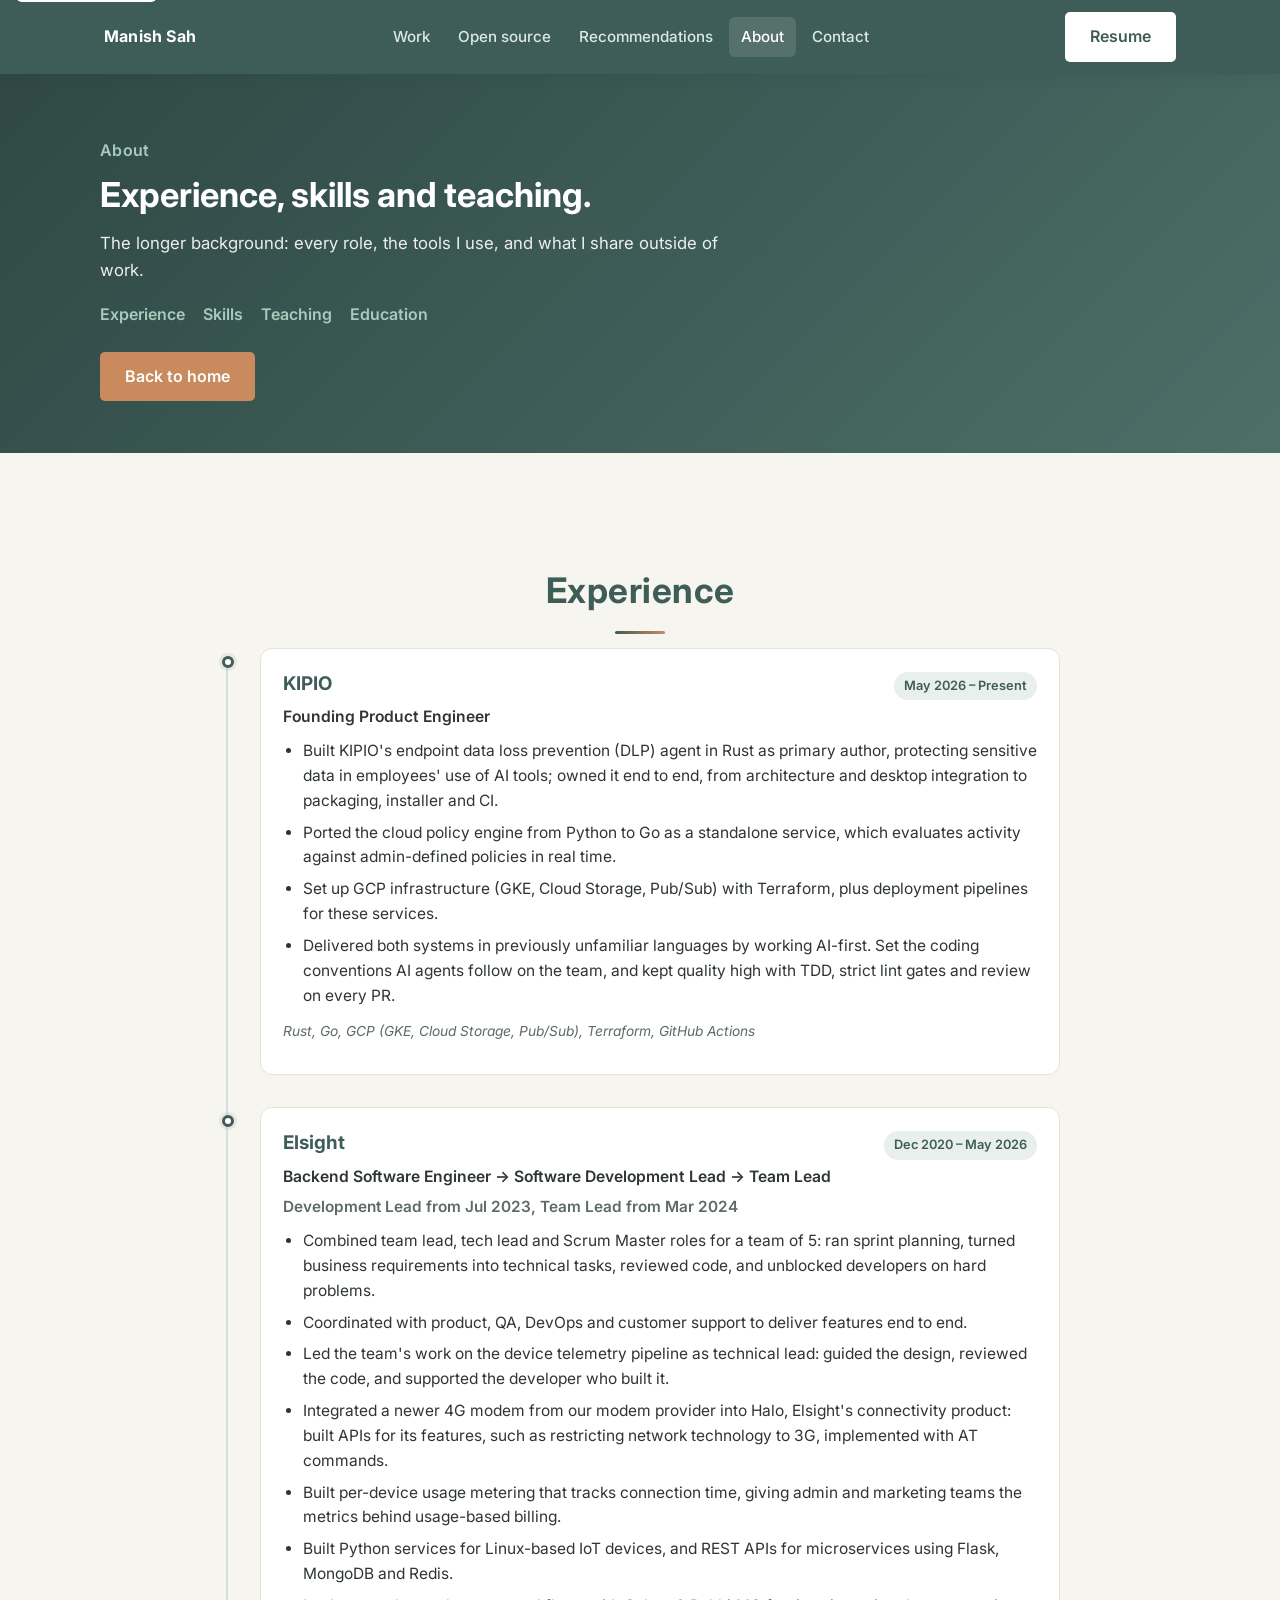
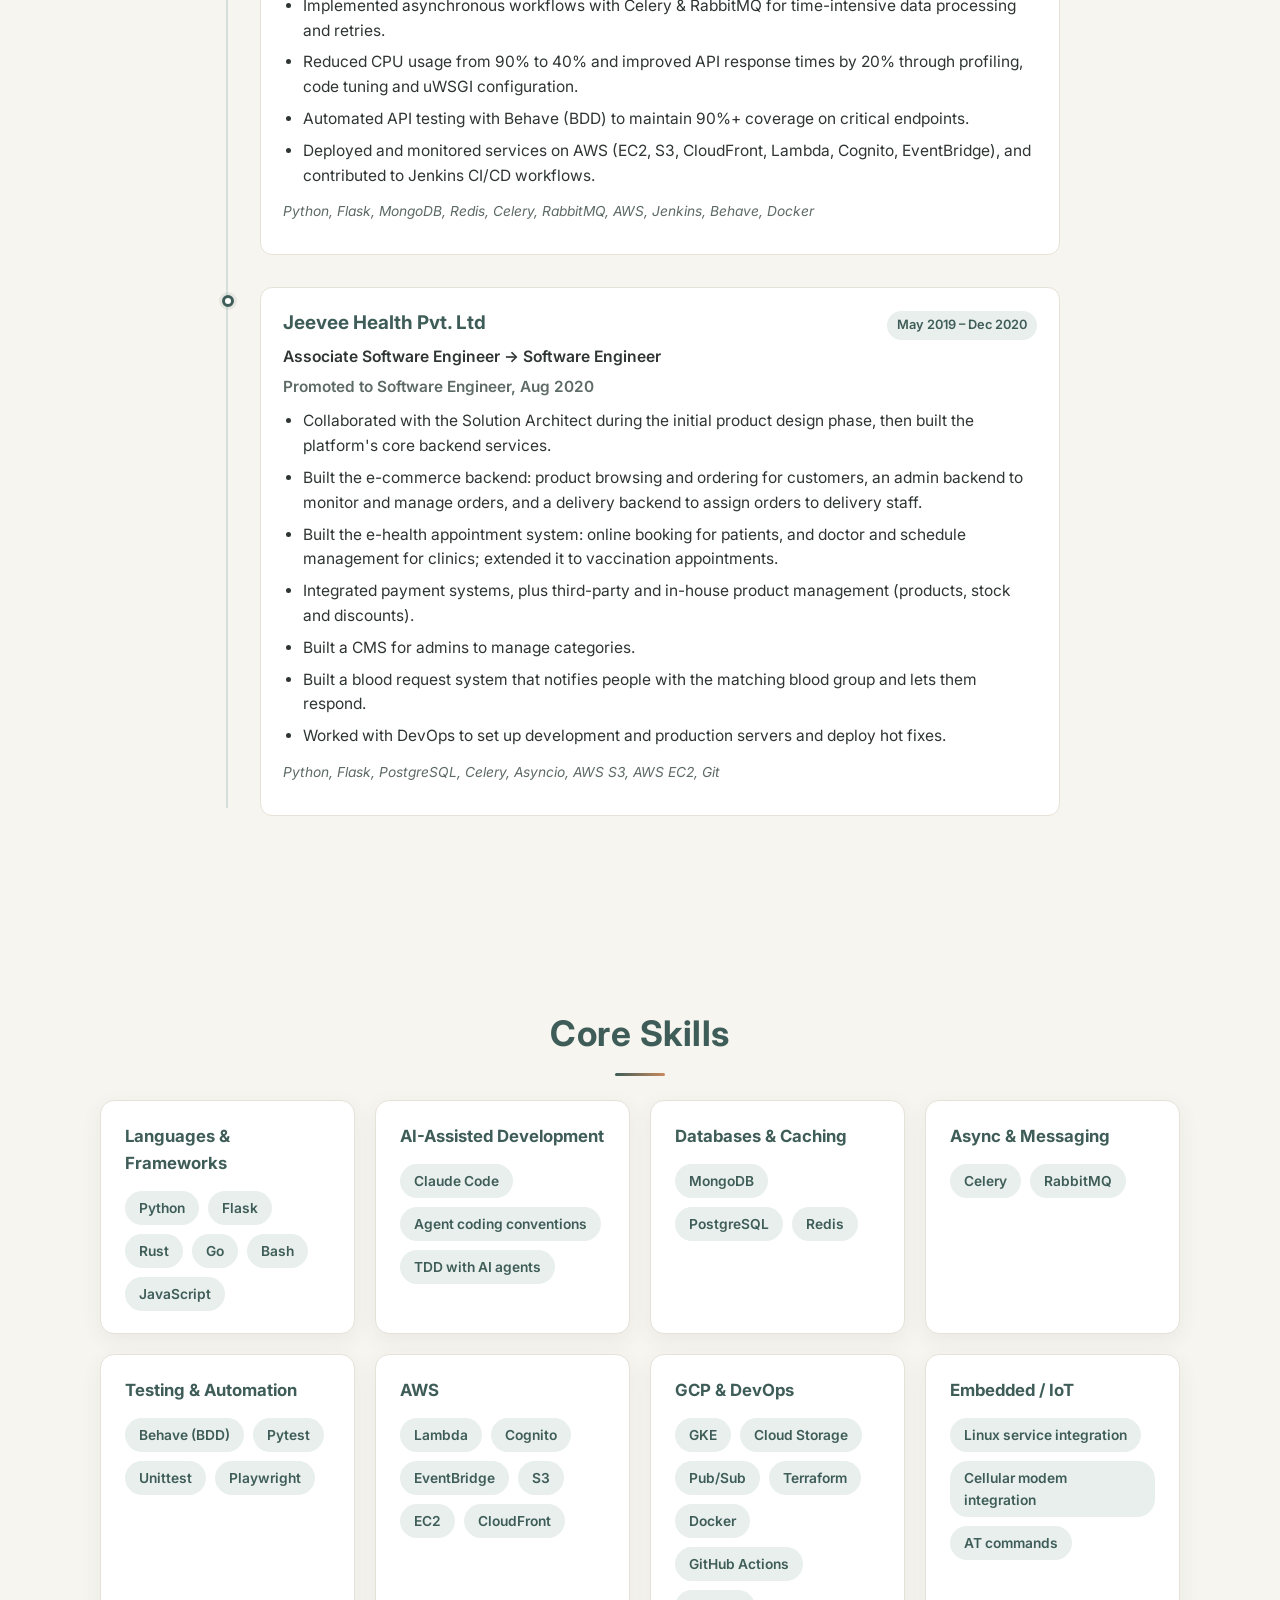
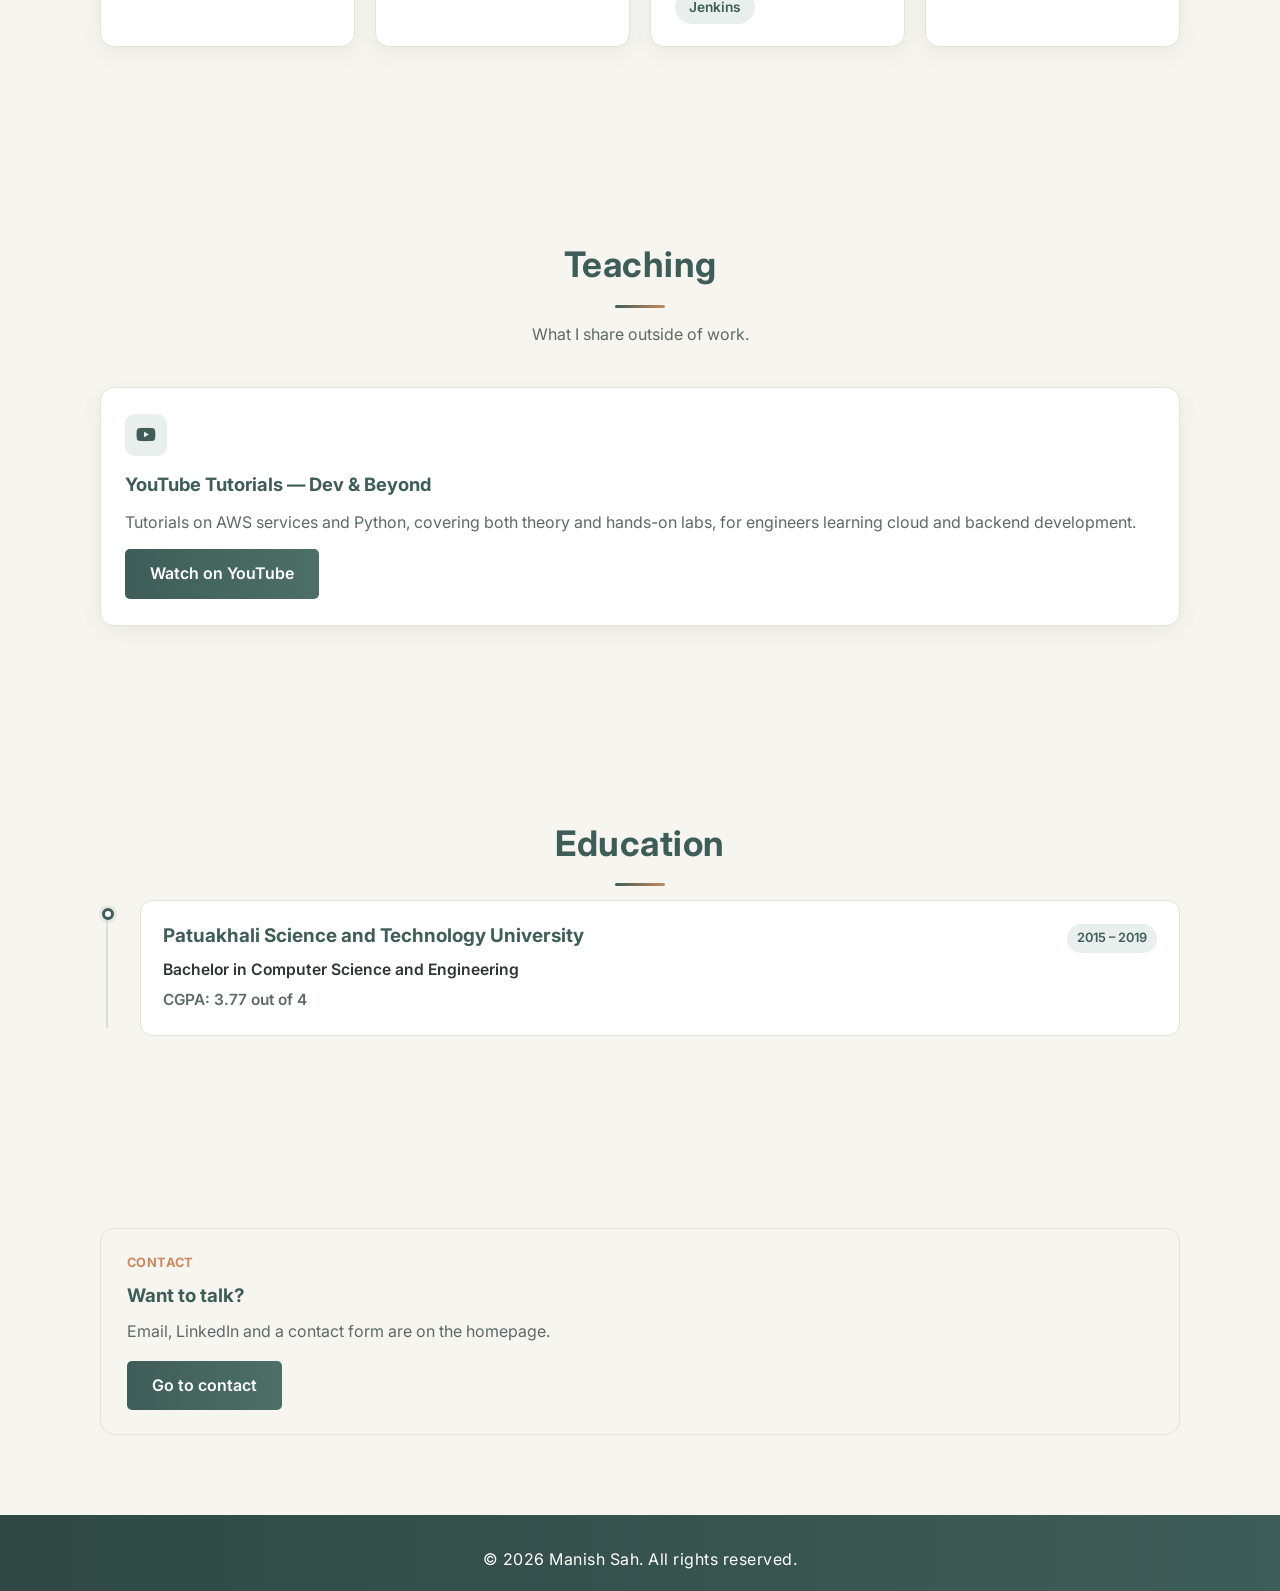
==== about.html @ b15fabcc "Replace placeholder with personal portfolio site Adds homepage (selected work, open source, recommen" ====
<!DOCTYPE html>
<html lang="en">
<head>
  <meta charset="UTF-8">
  <meta name="viewport" content="width=device-width, initial-scale=1">
  <title>About Manish Sah | Experience &amp; skills</title>
  <meta name="description" content="Manish Sah — Founding Product Engineer at KIPIO, building an AI security product. 7+ years building backend systems in Python, Rust and Go, IoT integrations, and services on AWS and GCP.">
  <link href="https://fonts.googleapis.com/css2?family=Inter:wght@400;500;600;700;800&display=swap" rel="stylesheet">
  <link rel="stylesheet" href="https://cdnjs.cloudflare.com/ajax/libs/font-awesome/6.5.2/css/all.min.css" integrity="sha512-SnH5WK+bZxgPHs44uWIX+LLJAJ9/2PkPKZ5QiAj6Ta86w+fsb2TkcmfRyVX3pBnMFcV7oQPJkl9QevSCWr3W6A==" crossorigin="anonymous" referrerpolicy="no-referrer">
  <link rel="stylesheet" href="style.css?v=10">
</head>
<body id="top">
  <a class="skip-link" href="#main">Skip to content</a>

  <header class="site-header">
    <div class="header-inner">
      <a href="index.html" class="brand"><span>Manish Sah</span></a>
      <button class="nav-toggle" type="button" aria-expanded="false" aria-controls="site-nav" aria-label="Open menu">
        <span></span><span></span><span></span>
      </button>
      <nav id="site-nav" class="site-nav">
        <a href="index.html#work">Work</a>
        <a href="index.html#open-source">Open source</a>
        <a href="index.html#recommendations">Recommendations</a>
        <a href="about.html" aria-current="page">About</a>
        <a href="index.html#contact">Contact</a>
      </nav>
      <a href="assets/Manish_Sah_Resume.pdf" target="_blank" rel="noopener" class="btn btn-header-resume">Resume</a>
    </div>
  </header>

  <main id="main">
    <section class="about-hero">
      <div class="container">
        <p class="hero-kicker">About</p>
        <h1>Experience, skills and teaching.</h1>
        <p class="about-hero-lead">The longer background: every role, the tools I use, and what I share outside of work.</p>
        <p class="about-jump">
          <a href="#experience">Experience</a>
          <a href="#skills">Skills</a>
          <a href="#projects">Teaching</a>
          <a href="#education">Education</a>
        </p>
        <a href="index.html" class="btn btn-primary">Back to home</a>
      </div>
    </section>

    <section id="experience" class="experience-section section-padding">
      <div class="container">
        <h2>Experience</h2>
        <div class="timeline">
          <article class="timeline-item">
            <div class="timeline-marker" aria-hidden="true"></div>
            <div class="timeline-body">
              <div class="timeline-top">
                <h3>KIPIO</h3>
                <span class="experience-dates">May 2026 – Present</span>
              </div>
              <p class="timeline-role">Founding Product Engineer</p>
              <ul class="experience-bullets">
                <li>Built KIPIO's endpoint data loss prevention (DLP) agent in Rust as primary author, protecting sensitive data in employees' use of AI tools; owned it end to end, from architecture and desktop integration to packaging, installer and CI.</li>
                <li>Ported the cloud policy engine from Python to Go as a standalone service, which evaluates activity against admin-defined policies in real time.</li>
                <li>Set up GCP infrastructure (GKE, Cloud Storage, Pub/Sub) with Terraform, plus deployment pipelines for these services.</li>
                <li>Delivered both systems in previously unfamiliar languages by working AI-first. Set the coding conventions AI agents follow on the team, and kept quality high with TDD, strict lint gates and review on every PR.</li>
              </ul>
              <p class="experience-tech">Rust, Go, GCP (GKE, Cloud Storage, Pub/Sub), Terraform, GitHub Actions</p>
            </div>
          </article>

          <article class="timeline-item">
            <div class="timeline-marker" aria-hidden="true"></div>
            <div class="timeline-body">
              <div class="timeline-top">
                <h3>Elsight</h3>
                <span class="experience-dates">Dec 2020 – May 2026</span>
              </div>
              <p class="timeline-role">Backend Software Engineer → Software Development Lead → Team Lead</p>
              <p class="experience-meta">Development Lead from Jul 2023, Team Lead from Mar 2024</p>
              <ul class="experience-bullets">
                <li>Combined team lead, tech lead and Scrum Master roles for a team of 5: ran sprint planning, turned business requirements into technical tasks, reviewed code, and unblocked developers on hard problems.</li>
                <li>Coordinated with product, QA, DevOps and customer support to deliver features end to end.</li>
                <li>Led the team's work on the device telemetry pipeline as technical lead: guided the design, reviewed the code, and supported the developer who built it.</li>
                <li>Integrated a newer 4G modem from our modem provider into Halo, Elsight's connectivity product: built APIs for its features, such as restricting network technology to 3G, implemented with AT commands.</li>
                <li>Built per-device usage metering that tracks connection time, giving admin and marketing teams the metrics behind usage-based billing.</li>
                <li>Built Python services for Linux-based IoT devices, and REST APIs for microservices using Flask, MongoDB and Redis.</li>
                <li>Implemented asynchronous workflows with Celery &amp; RabbitMQ for time-intensive data processing and retries.</li>
                <li>Reduced CPU usage from 90% to 40% and improved API response times by 20% through profiling, code tuning and uWSGI configuration.</li>
                <li>Automated API testing with Behave (BDD) to maintain 90%+ coverage on critical endpoints.</li>
                <li>Deployed and monitored services on AWS (EC2, S3, CloudFront, Lambda, Cognito, EventBridge), and contributed to Jenkins CI/CD workflows.</li>
              </ul>
              <p class="experience-tech">Python, Flask, MongoDB, Redis, Celery, RabbitMQ, AWS, Jenkins, Behave, Docker</p>
            </div>
          </article>

          <article class="timeline-item">
            <div class="timeline-marker" aria-hidden="true"></div>
            <div class="timeline-body">
              <div class="timeline-top">
                <h3>Jeevee Health Pvt. Ltd</h3>
                <span class="experience-dates">May 2019 – Dec 2020</span>
              </div>
              <p class="timeline-role">Associate Software Engineer → Software Engineer</p>
              <p class="experience-meta">Promoted to Software Engineer, Aug 2020</p>
              <ul class="experience-bullets">
                <li>Collaborated with the Solution Architect during the initial product design phase, then built the platform's core backend services.</li>
                <li>Built the e-commerce backend: product browsing and ordering for customers, an admin backend to monitor and manage orders, and a delivery backend to assign orders to delivery staff.</li>
                <li>Built the e-health appointment system: online booking for patients, and doctor and schedule management for clinics; extended it to vaccination appointments.</li>
                <li>Integrated payment systems, plus third-party and in-house product management (products, stock and discounts).</li>
                <li>Built a CMS for admins to manage categories.</li>
                <li>Built a blood request system that notifies people with the matching blood group and lets them respond.</li>
                <li>Worked with DevOps to set up development and production servers and deploy hot fixes.</li>
              </ul>
              <p class="experience-tech">Python, Flask, PostgreSQL, Celery, Asyncio, AWS S3, AWS EC2, Git</p>
            </div>
          </article>
        </div>
      </div>
    </section>

    <section id="skills" class="skills-section section-padding">
      <div class="container">
        <h2>Core Skills</h2>
        <div class="skills-grid">
          <div class="skill-group">
            <h3>Languages &amp; Frameworks</h3>
            <div class="skill-tags"><span>Python</span><span>Flask</span><span>Rust</span><span>Go</span><span>Bash</span><span>JavaScript</span></div>
          </div>
          <div class="skill-group">
            <h3>AI-Assisted Development</h3>
            <div class="skill-tags"><span>Claude Code</span><span>Agent coding conventions</span><span>TDD with AI agents</span></div>
          </div>
          <div class="skill-group">
            <h3>Databases &amp; Caching</h3>
            <div class="skill-tags"><span>MongoDB</span><span>PostgreSQL</span><span>Redis</span></div>
          </div>
          <div class="skill-group">
            <h3>Async &amp; Messaging</h3>
            <div class="skill-tags"><span>Celery</span><span>RabbitMQ</span></div>
          </div>
          <div class="skill-group">
            <h3>Testing &amp; Automation</h3>
            <div class="skill-tags"><span>Behave (BDD)</span><span>Pytest</span><span>Unittest</span><span>Playwright</span></div>
          </div>
          <div class="skill-group">
            <h3>AWS</h3>
            <div class="skill-tags"><span>Lambda</span><span>Cognito</span><span>EventBridge</span><span>S3</span><span>EC2</span><span>CloudFront</span></div>
          </div>
          <div class="skill-group">
            <h3>GCP &amp; DevOps</h3>
            <div class="skill-tags"><span>GKE</span><span>Cloud Storage</span><span>Pub/Sub</span><span>Terraform</span><span>Docker</span><span>GitHub Actions</span><span>Jenkins</span></div>
          </div>
          <div class="skill-group">
            <h3>Embedded / IoT</h3>
            <div class="skill-tags"><span>Linux service integration</span><span>Cellular modem integration</span><span>AT commands</span></div>
          </div>
        </div>
      </div>
    </section>

    <section id="projects" class="projects-section section-padding">
      <div class="container">
        <h2>Teaching</h2>
        <p class="section-intro">What I share outside of work.</p>
        <div class="projects-grid">
          <article class="project-card">
            <div class="service-icon" aria-hidden="true"><i class="fab fa-youtube"></i></div>
            <h3>YouTube Tutorials — Dev &amp; Beyond</h3>
            <p>Tutorials on AWS services and Python, covering both theory and hands-on labs, for engineers learning cloud and backend development.</p>
            <a href="https://www.youtube.com/@DevAndBeyond" target="_blank" rel="noopener" class="btn btn-primary">Watch on YouTube</a>
          </article>
        </div>
      </div>
    </section>

    <section id="education" class="education-section section-padding">
      <div class="container">
        <h2>Education</h2>
        <div class="timeline education-timeline">
          <article class="timeline-item">
            <div class="timeline-marker" aria-hidden="true"></div>
            <div class="timeline-body">
              <div class="timeline-top">
                <h3>Patuakhali Science and Technology University</h3>
                <span class="experience-dates">2015 – 2019</span>
              </div>
              <p class="timeline-role">Bachelor in Computer Science and Engineering</p>
              <p class="experience-meta">CGPA: 3.77 out of 4</p>
            </div>
          </article>
        </div>
      </div>
    </section>

    <section class="section-padding">
      <div class="container">
        <div class="about-teaser">
          <p class="work-label">Contact</p>
          <h3>Want to talk?</h3>
          <p>Email, LinkedIn and a contact form are on the homepage.</p>
          <a href="index.html#contact" class="btn btn-primary">Go to contact</a>
        </div>
      </div>
    </section>
  </main>

  <footer class="footer">
    <div class="container">
      <p>&copy; <span id="current-year"></span> Manish Sah. All rights reserved.</p>
    </div>
  </footer>
  <script src="script.js?v=1"></script>
</body>
</html>
---- style.css ----
/* ===================================================================
   Manish Sah — portfolio styles
   =================================================================== */

:root {
  --primary-color: #3f5d58;
  --primary-color-deep: #2f4844;
  --primary-color-mid: #4d6f68;
  --secondary-color: #c98a5e;
  --secondary-color-light: #e0ad85;
  --accent-color: #a8cabd;
  --text-color: #2e3532;
  --light-text-color: #5d6a65;
  --background-color: #f7f5f0;
  --card-background: #fff;
  --border-color: #e6e2d8;
  --font-family: 'Inter', sans-serif;
}

* , *::before, *::after { box-sizing: border-box; }

html {
  scroll-behavior: smooth;
  scroll-padding-top: 72px;
}

body {
  margin: 0;
  font-family: var(--font-family);
  line-height: 1.6;
  color: var(--text-color);
  background-color: var(--background-color);
  -webkit-font-smoothing: antialiased;
  -moz-osx-font-smoothing: grayscale;
}

.container {
  max-width: 1120px;
  margin: 0 auto;
  padding: 0 20px;
}

.sr-only {
  position: absolute;
  width: 1px;
  height: 1px;
  padding: 0;
  margin: -1px;
  overflow: hidden;
  clip: rect(0, 0, 0, 0);
  white-space: nowrap;
  border: 0;
}

.skip-link {
  position: absolute;
  left: 16px;
  top: -40px;
  background: #fff;
  color: var(--primary-color);
  padding: 8px 12px;
  border-radius: 6px;
  z-index: 2000;
  font-weight: 600;
}
.skip-link:focus { top: 12px; }

/* Header */
.site-header {
  position: sticky;
  top: 0;
  z-index: 1000;
  background: var(--primary-color);
  box-shadow: 0 2px 12px rgba(47,72,68, 0.16);
}

.header-inner {
  max-width: 1120px;
  margin: 0 auto;
  padding: 12px 24px;
  display: flex;
  align-items: center;
  gap: 20px;
}

.brand {
  display: flex;
  align-items: center;
  gap: 10px;
  color: #fff;
  text-decoration: none;
  font-weight: 700;
  letter-spacing: 0.2px;
  flex-shrink: 0;
}

.site-nav {
  display: flex;
  align-items: center;
  justify-content: center;
  gap: 4px;
  flex: 1;
}

.site-nav a {
  color: #dbe8e3;
  text-decoration: none;
  font-weight: 500;
  font-size: 0.95rem;
  padding: 8px 12px;
  border-radius: 6px;
}

.site-nav a:hover, .site-nav a:focus {
  color: #fff;
  background: rgba(255, 255, 255, 0.1);
}

.btn-header-resume {
  background: #fff;
  color: var(--primary-color);
  padding: 8px 16px;
  border-radius: 999px;
  font-size: 0.92rem;
  margin-left: auto;
  text-decoration: none;
  font-weight: 600;
}
.btn-header-resume:hover { background: var(--accent-color); }

.nav-toggle {
  display: none;
  margin-left: auto;
  width: 42px;
  height: 42px;
  border: 0;
  border-radius: 8px;
  background: rgba(255, 255, 255, 0.12);
  cursor: pointer;
  padding: 10px;
}
.nav-toggle span {
  display: block;
  height: 2px;
  background: #fff;
  margin: 5px 0;
  border-radius: 2px;
}

/* Buttons */
.btn {
  display: inline-flex;
  align-items: center;
  gap: 8px;
  padding: 12px 25px;
  border-radius: 5px;
  text-decoration: none;
  font-weight: 600;
  transition: background-color 0.3s ease, color 0.3s ease, box-shadow 0.3s ease;
  border: none;
  cursor: pointer;
  font-size: 1rem;
}
.btn-primary {
  background: linear-gradient(90deg, var(--primary-color), var(--primary-color-mid));
  color: #fff;
}
.btn-primary:hover {
  background: linear-gradient(90deg, var(--primary-color-deep), var(--primary-color-mid));
  box-shadow: 0 4px 16px rgba(47,72,68,0.13);
}
.btn-secondary { background-color: #e0e0e0; color: var(--text-color); }
.btn-secondary:hover { background-color: #d0d0d0; }
.btn-tertiary {
  background: #fff;
  border: 1.5px solid var(--primary-color);
  color: var(--primary-color);
}
.btn-tertiary:hover { background: var(--primary-color); color: #fff; }

/* Hero */
.hero {
  background: linear-gradient(135deg, var(--primary-color-deep) 0%, var(--primary-color) 55%, var(--primary-color-mid) 100%);
  color: #fff;
  padding: 56px 0 64px;
}
.hero-grid {
  display: grid;
  grid-template-columns: 190px 1fr;
  gap: 48px;
  align-items: center;
}
.hero-photo {
  width: 190px;
  height: 190px;
  border-radius: 50%;
  display: flex;
  align-items: center;
  justify-content: center;
  font-size: 3.4rem;
  font-weight: 700;
  color: #fff;
  background: linear-gradient(135deg, var(--secondary-color), var(--secondary-color-light));
  border: 4px solid rgba(255, 255, 255, 0.85);
  box-shadow: 0 0 0 6px rgba(168, 202, 189, 0.28), 0 12px 28px rgba(0, 0, 0, 0.22);
}
.hero-kicker {
  margin: 0 0 10px;
  font-weight: 600;
  color: var(--accent-color);
  letter-spacing: 0.3px;
}
.hero h1 { margin: 0 0 16px; color: #fff; font-size: 2.15rem; line-height: 1.25; }
.hero-lead { margin: 0 0 16px; font-size: 1.08rem; color: rgba(255, 255, 255, 0.92); max-width: 640px; }
.hero-availability {
  display: inline-flex;
  align-items: center;
  gap: 8px;
  margin: 0 0 22px;
  padding: 8px 14px;
  border-radius: 999px;
  background: rgba(255, 255, 255, 0.12);
  font-weight: 600;
  font-size: 0.95rem;
}
.hero-actions { display: flex; flex-wrap: wrap; gap: 12px; margin-bottom: 22px; }
.hero-actions .btn-primary { background: var(--secondary-color); }
.hero-actions .btn-primary:hover { background: #b87a4f; }
.hero-actions .btn-tertiary { background: transparent; border-color: rgba(255,255,255,0.7); color: #fff; }
.hero-actions .btn-tertiary:hover { background: #fff; color: var(--primary-color); }
.hero-social { display: flex; flex-wrap: wrap; gap: 16px; }
.hero-social a { color: #dbe8e3; text-decoration: none; display: inline-flex; align-items: center; gap: 8px; font-weight: 500; }
.hero-social a:hover { color: #fff; }

/* Sections */
.section-padding { padding: 80px 0; }
h2 {
  color: var(--primary-color);
  font-size: 2.2rem;
  text-align: center;
  margin-bottom: 14px;
  position: relative;
  letter-spacing: 0.5px;
}
h2::after {
  content: '';
  display: block;
  width: 50px;
  height: 3px;
  background: linear-gradient(90deg, var(--primary-color), var(--secondary-color));
  margin: 12px auto 0;
  border-radius: 2px;
}
.section-intro { text-align: center; max-width: 680px; margin: 0 auto 40px; color: var(--light-text-color); }

/* Experience timeline */
.experience-section .container { max-width: 880px; }
.timeline { position: relative; margin-top: 12px; padding-left: 28px; }
.timeline::before {
  content: '';
  position: absolute;
  left: 6px;
  top: 8px;
  bottom: 8px;
  width: 2px;
  background: #d5e0dc;
}
.timeline-item { position: relative; padding: 0 0 32px 12px; }
.timeline-item:last-child { padding-bottom: 0; }
.timeline-marker {
  position: absolute;
  left: -26px;
  top: 8px;
  width: 12px;
  height: 12px;
  border-radius: 50%;
  background: #fff;
  border: 3px solid var(--primary-color);
  box-shadow: 0 0 0 3px rgba(47,72,68, 0.08);
}
.timeline-body {
  background: #fff;
  border: 1px solid var(--border-color);
  border-radius: 12px;
  padding: 20px 22px 18px;
}
.timeline-top { display: flex; justify-content: space-between; align-items: baseline; gap: 12px; flex-wrap: wrap; }
.timeline-top h3 { margin: 0; color: var(--primary-color); font-size: 1.18rem; }
.timeline-role { margin: 4px 0 6px; color: var(--text-color); font-weight: 600; font-size: 0.98rem; }
.experience-dates {
  color: var(--primary-color);
  background: #e8efec;
  font-weight: 600;
  font-size: 0.8rem;
  white-space: nowrap;
  padding: 4px 10px;
  border-radius: 999px;
}
.experience-meta { margin: 6px 0 4px 0; color: var(--light-text-color); font-weight: 600; font-size: 0.96rem; }
.experience-bullets { margin: 10px 0 0 0; padding-left: 20px; color: var(--text-color); font-size: 0.97rem; line-height: 1.6; }
.experience-bullets li { margin-bottom: 7px; }
.experience-tech { margin-top: 12px; font-size: 0.86rem; color: var(--light-text-color); font-style: italic; }

.education-heading { margin-top: 48px; text-align: left; font-size: 1.35rem; }
.education-heading::after { display: none; }

/* Skills */
.skills-grid {
  display: grid;
  grid-template-columns: repeat(auto-fit, minmax(240px, 1fr));
  gap: 20px;
  margin-top: 24px;
}
.skill-group {
  background: #fff;
  border: 1.5px solid var(--border-color);
  border-radius: 14px;
  padding: 22px 24px;
  box-shadow: 0 6px 20px rgba(47,72,68,0.07);
  transition: transform 0.2s ease, box-shadow 0.2s ease;
}
.skill-group:hover { transform: translateY(-4px); box-shadow: 0 12px 28px rgba(47,72,68,0.14); }
.skill-group h3 { margin: 0 0 14px 0; color: var(--primary-color); font-size: 1.05rem; }
.skill-tags { display: flex; flex-wrap: wrap; gap: 9px; }
.skill-tags span {
  background: #e8efec;
  color: var(--primary-color);
  border-radius: 18px;
  padding: 6px 14px;
  font-size: 0.86rem;
  font-weight: 600;
  transition: background 0.2s ease, color 0.2s ease, transform 0.2s ease;
}
.skill-tags span:hover { background: var(--primary-color); color: #fff; transform: translateY(-2px); }

/* Projects */
.projects-grid { display: grid; grid-template-columns: repeat(auto-fit, minmax(300px, 1fr)); gap: 24px; margin-top: 36px; }
.project-card, .work-card {
  background: #fff;
  border: 1.5px solid var(--border-color);
  border-radius: 14px;
  padding: 26px 24px;
  box-shadow: 0 6px 20px rgba(47,72,68, 0.07);
  text-align: left;
  transition: transform 0.2s ease, box-shadow 0.2s ease;
  display: flex;
  flex-direction: column;
}
.project-card:hover, .work-card:hover { transform: translateY(-6px); box-shadow: 0 12px 28px rgba(47,72,68,0.14); }
.project-card h3, .work-card h3 { margin: 0 0 10px; color: var(--primary-color); font-size: 1.15rem; }
.project-card p, .work-card p { margin: 0 0 14px; color: var(--light-text-color); }
.work-label {
  margin: 0 0 8px !important;
  color: var(--secondary-color) !important;
  font-weight: 700;
  font-size: 0.8rem;
  text-transform: uppercase;
  letter-spacing: 0.4px;
}
.project-card .btn, .work-card .btn { margin-top: auto; align-self: flex-start; }
.work-card p strong { color: var(--text-color); font-weight: 600; }
.work-card p:last-child { margin-bottom: 0; }

/* Selected work */
.work-grid { display: grid; grid-template-columns: repeat(3, minmax(0, 1fr)); gap: 24px; }
.work-footnote { text-align: center; margin: 24px auto 0; color: var(--light-text-color); }
.work-footnote a { color: var(--primary-color); font-weight: 600; }

/* Open source */
.oss-section { padding-top: 0; }
.oss-grid { display: grid; grid-template-columns: repeat(3, minmax(0, 1fr)); gap: 20px; }
.oss-card {
  display: flex;
  flex-direction: column;
  background: #fff;
  border: 1.5px solid var(--border-color);
  border-radius: 14px;
  padding: 22px;
  box-shadow: 0 6px 20px rgba(47,72,68,0.07);
}
.oss-card h3 { margin: 0 0 8px; color: var(--primary-color); font-size: 1.1rem; }
.oss-card p:not(.work-label) { margin: 0 0 14px; color: var(--light-text-color); font-size: 0.95rem; }
.oss-card code { font-size: 0.88em; background: #e8efec; color: var(--primary-color); padding: 1px 5px; border-radius: 4px; }
.oss-card a { margin-top: auto; color: var(--primary-color); font-weight: 600; text-decoration: none; font-size: 0.95rem; }
.oss-card a i { font-size: 0.75em; margin-left: 4px; }
.oss-card a:hover { color: var(--secondary-color); }

/* Recommendations */
.recs-section { background: #fff; }
.recs-grid { display: grid; grid-template-columns: repeat(2, minmax(0, 1fr)); gap: 20px; }
.rec-card {
  display: flex;
  flex-direction: column;
  gap: 18px;
  background: var(--background-color);
  border: 1px solid var(--border-color);
  border-radius: 14px;
  padding: 24px;
}
.rec-card blockquote { flex: 1; margin: 0; }
.rec-card blockquote p { margin: 0; font-size: 1rem; line-height: 1.6; color: var(--text-color); }
.rec-card blockquote p::before { content: '\201C'; }
.rec-card blockquote p::after { content: '\201D'; }
.rec-person { display: flex; align-items: center; gap: 12px; }
.rec-initials {
  flex: 0 0 42px;
  width: 42px;
  height: 42px;
  border-radius: 50%;
  background: var(--primary-color);
  color: #fff;
  font-size: 0.8rem;
  font-weight: 700;
  display: flex;
  align-items: center;
  justify-content: center;
}
.rec-person div { display: flex; flex-direction: column; }
.rec-person strong { color: var(--primary-color); font-size: 0.98rem; }
.rec-person div span { font-size: 0.88rem; color: var(--light-text-color); }

.about-teaser {
  margin: 32px 0 0;
  background: var(--background-color);
  border: 1px solid var(--border-color);
  border-radius: 14px;
  padding: 24px 26px;
}
.about-teaser h3 { margin: 0 0 8px; color: var(--primary-color); }
.about-teaser p:not(.work-label) { margin: 0 0 16px; color: var(--light-text-color); }

/* About page */
.about-hero {
  background: linear-gradient(135deg, var(--primary-color-deep) 0%, var(--primary-color) 55%, var(--primary-color-mid) 100%);
  color: #fff;
  padding: 64px 0 52px;
}
.about-hero h1 { margin: 0 0 14px; color: #fff; font-size: 2.15rem; line-height: 1.25; }
.about-hero-lead { max-width: 620px; margin: 0 0 18px; color: rgba(255,255,255,0.9); font-size: 1.05rem; }
.about-jump { display: flex; flex-wrap: wrap; gap: 10px 18px; margin: 0 0 24px; }
.about-jump a { color: var(--accent-color); font-weight: 600; text-decoration: none; }
.about-jump a:hover { color: #fff; }
.about-hero .btn-primary { background: var(--secondary-color); }
.about-hero .btn-primary:hover { background: #b87a4f; }
.site-nav a[aria-current="page"] { color: #fff; background: rgba(255, 255, 255, 0.12); }
.service-icon {
  width: 42px;
  height: 42px;
  border-radius: 10px;
  display: flex;
  align-items: center;
  justify-content: center;
  background: #e8efec;
  color: var(--primary-color);
  margin-bottom: 14px;
  font-size: 1.1rem;
}

/* Contact */
.contact-section { background-color: var(--background-color); }
.contact-card {
  display: grid;
  grid-template-columns: minmax(0, 1fr) minmax(0, 1fr);
  gap: 40px 48px;
  background: #fff;
  border-radius: 18px;
  box-shadow: 0 6px 24px rgba(47,72,68,0.09);
  padding: 36px 36px 32px;
  border: 1.5px solid var(--border-color);
  align-items: start;
}
.contact-card-details { text-align: left; }
.contact-card-details h2 { font-size: 1.5rem; color: var(--primary-color); margin: 0 0 10px; text-align: left; }
.contact-card-details h2::after { margin-left: 0; }
.contact-lead { max-width: 38ch; margin: 0 0 16px !important; line-height: 1.55; color: var(--light-text-color); }
.contact-list { display: flex; flex-direction: column; gap: 0; margin: 6px 0 0; padding: 0; list-style: none; }
.contact-list a {
  display: flex;
  align-items: center;
  gap: 10px;
  padding: 8px 0;
  text-decoration: none;
  color: inherit;
  transition: color 0.15s ease;
}
.contact-icon { flex: 0 0 18px; width: 18px; color: var(--primary-color); display: flex; align-items: center; justify-content: center; }
.contact-copy { display: flex; align-items: baseline; gap: 10px; }
.contact-label { flex: 0 0 5.5rem; width: 5.5rem; font-size: 0.95rem; font-weight: 600; color: var(--primary-color); }
.contact-value { font-size: 0.95rem; font-weight: 500; color: var(--primary-color); word-break: break-word; }
.contact-card-details a:hover { color: var(--secondary-color); }
.contact-card-form form { display: flex; flex-direction: column; gap: 12px; }
.contact-card-form input, .contact-card-form textarea {
  width: 100%;
  padding: 12px 14px;
  border: 1px solid var(--border-color);
  border-radius: 10px;
  font-size: 1rem;
  font-family: var(--font-family);
  background: var(--background-color);
  color: var(--text-color);
  box-sizing: border-box;
}
.contact-card-form textarea { resize: vertical; }
.contact-card-form button { width: 100%; margin-top: 6px; }
#contact-status { margin-top: 8px; font-size: 0.98rem; color: var(--secondary-color); text-align: center; }
.honey-field { position: absolute; left: -9999px; height: 0; width: 0; overflow: hidden; }

.whatsapp-float {
  position: fixed;
  right: 22px;
  bottom: 22px;
  z-index: 1200;
  width: 56px;
  height: 56px;
  border-radius: 50%;
  background: #5a9c7c;
  color: #fff;
  display: flex;
  align-items: center;
  justify-content: center;
  font-size: 1.7rem;
  box-shadow: 0 6px 18px rgba(90, 156, 124, 0.35);
  text-decoration: none;
}
.whatsapp-float:hover { background: #4a8a6a; }

/* Footer */
.footer {
  background: linear-gradient(90deg, var(--primary-color-deep) 0%, var(--primary-color) 100%);
  color: #fff;
  text-align: center;
  padding: 32px 0 18px 0;
  font-size: 1rem;
}
.footer p { margin: 0; letter-spacing: 0.5px; }

/* Responsive */
@media (max-width: 800px) {
  .header-inner { flex-wrap: wrap; padding: 10px 16px; }
  .nav-toggle { display: block; }
  .btn-header-resume { display: none; }
  .site-nav {
    display: none;
    flex-direction: column;
    align-items: stretch;
    flex-basis: 100%;
    width: 100%;
    order: 3;
    padding: 8px 0 12px;
  }
  .site-nav.is-open { display: flex; }
  .site-nav a { padding: 10px 4px; }
  .hero { padding: 36px 0 44px; }
  .hero-grid { grid-template-columns: 1fr; text-align: center; justify-items: center; gap: 24px; }
  .hero h1 { font-size: 1.7rem; }
  .hero-lead, .hero-actions, .hero-social { justify-content: center; }
  .hero-photo { width: 140px; height: 140px; font-size: 2.4rem; }
  .section-padding { padding: 48px 0; }
  .work-grid, .recs-grid, .oss-grid { grid-template-columns: 1fr; }
  .about-hero h1 { font-size: 1.7rem; }
  .contact-card { grid-template-columns: 1fr; gap: 24px; padding: 24px 16px; }
  .timeline { padding-left: 22px; }
  .timeline-body { padding: 16px 16px 14px; }
}

.rec-card-featured { grid-column: 1 / -1; background: #fff; border-color: var(--accent-color); }
.rec-card-featured blockquote p { font-size: 1.08rem; }
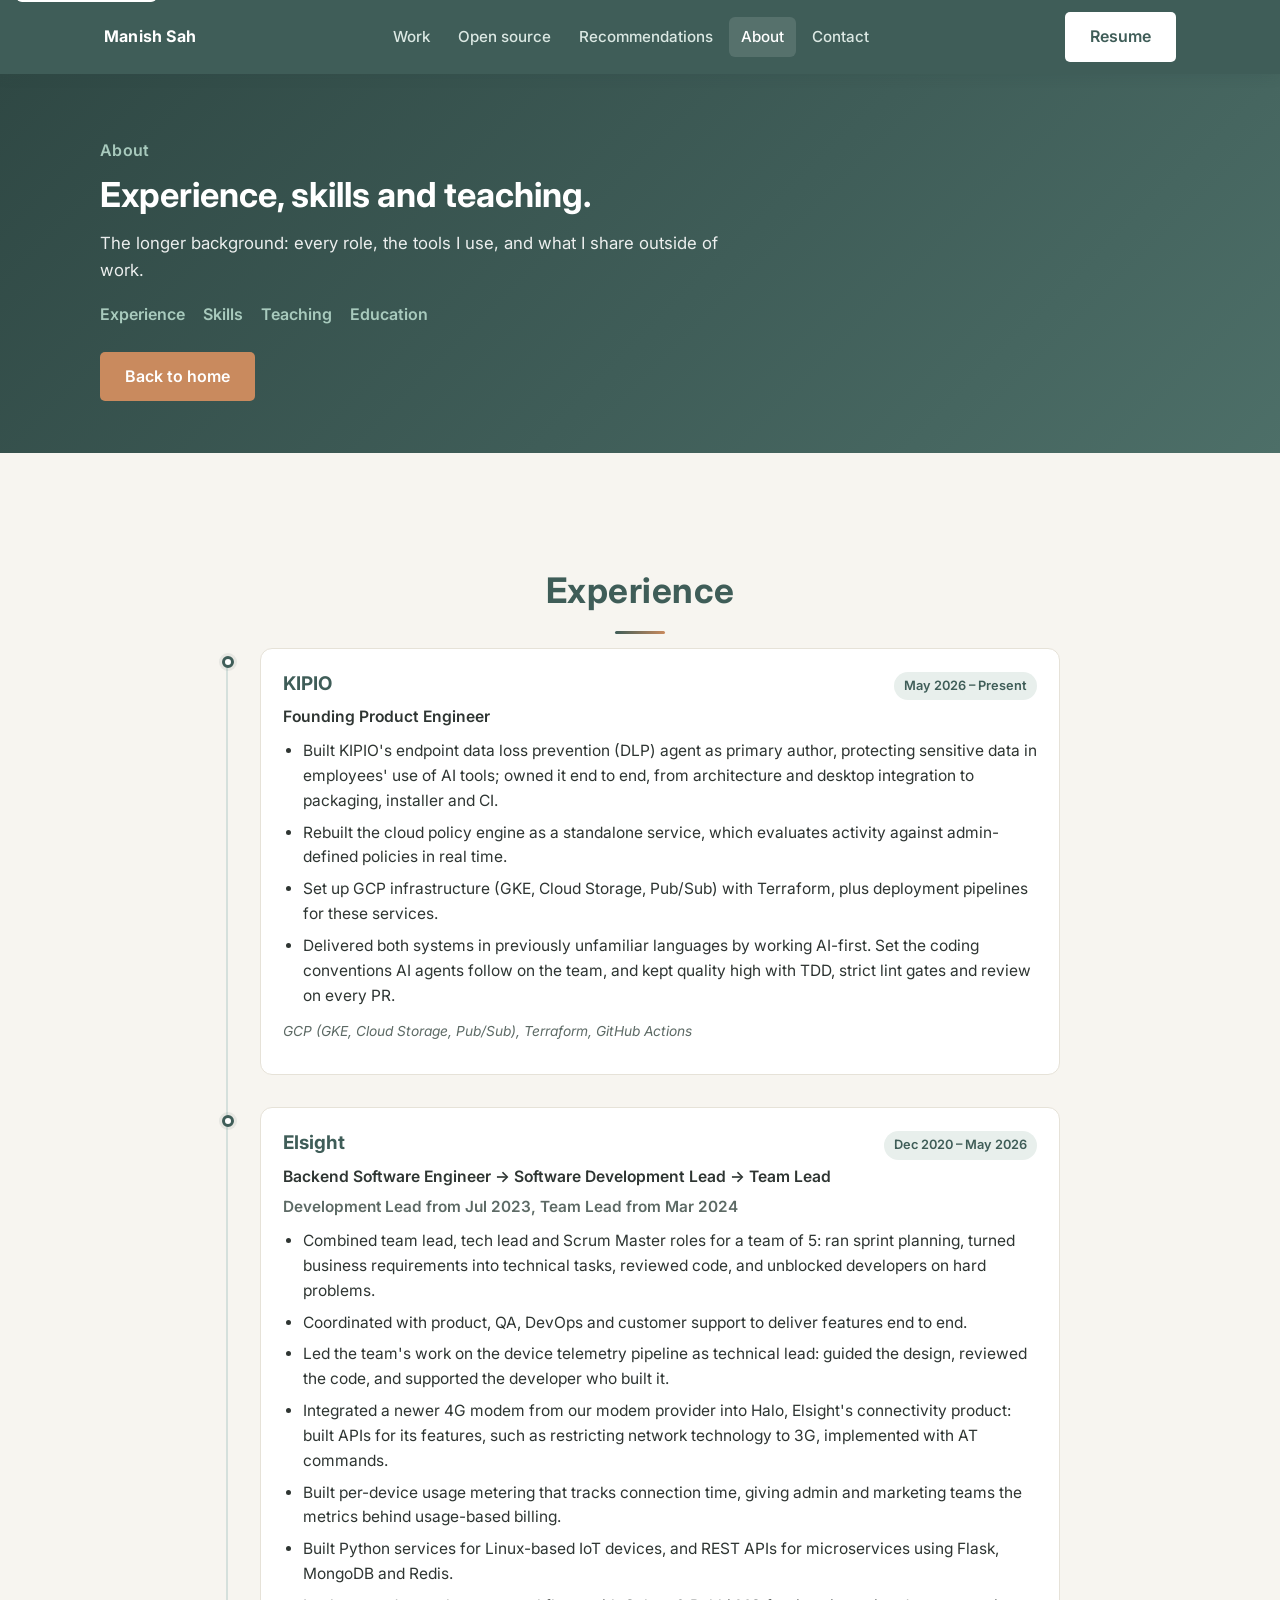
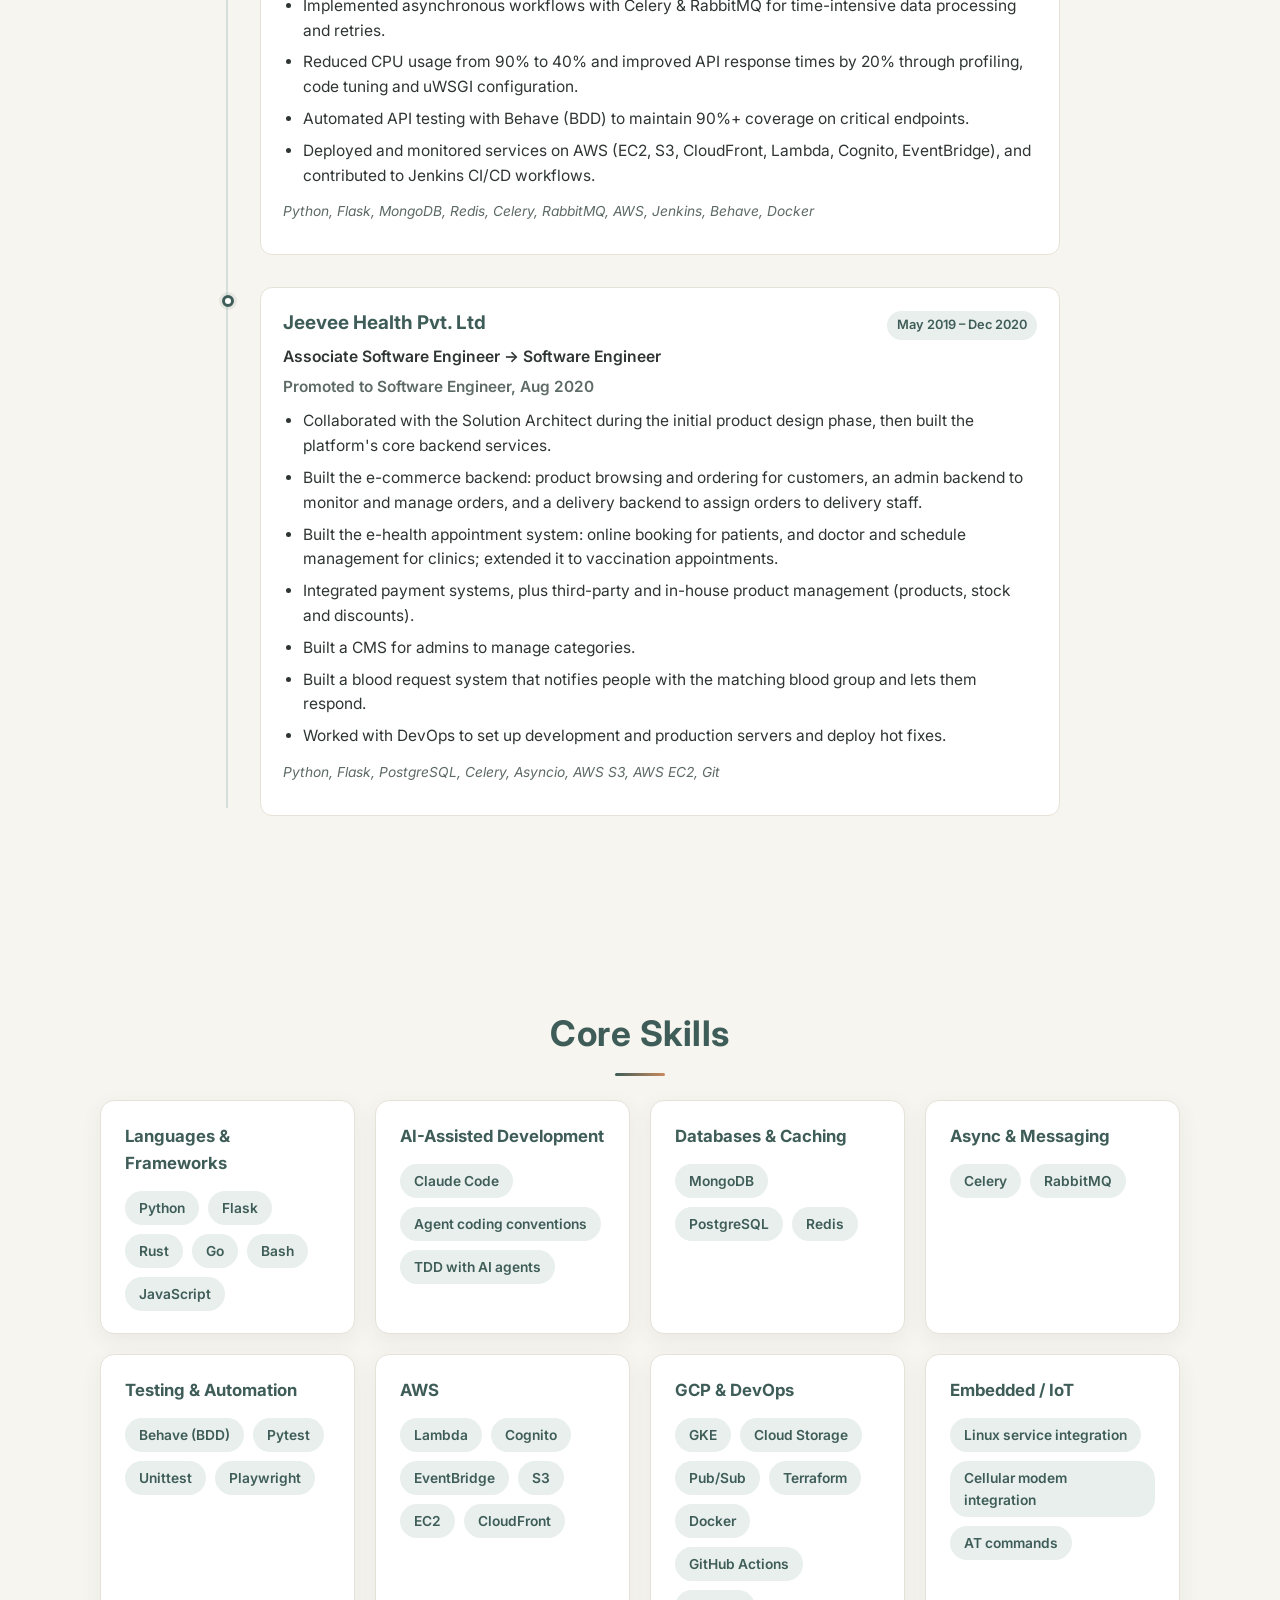
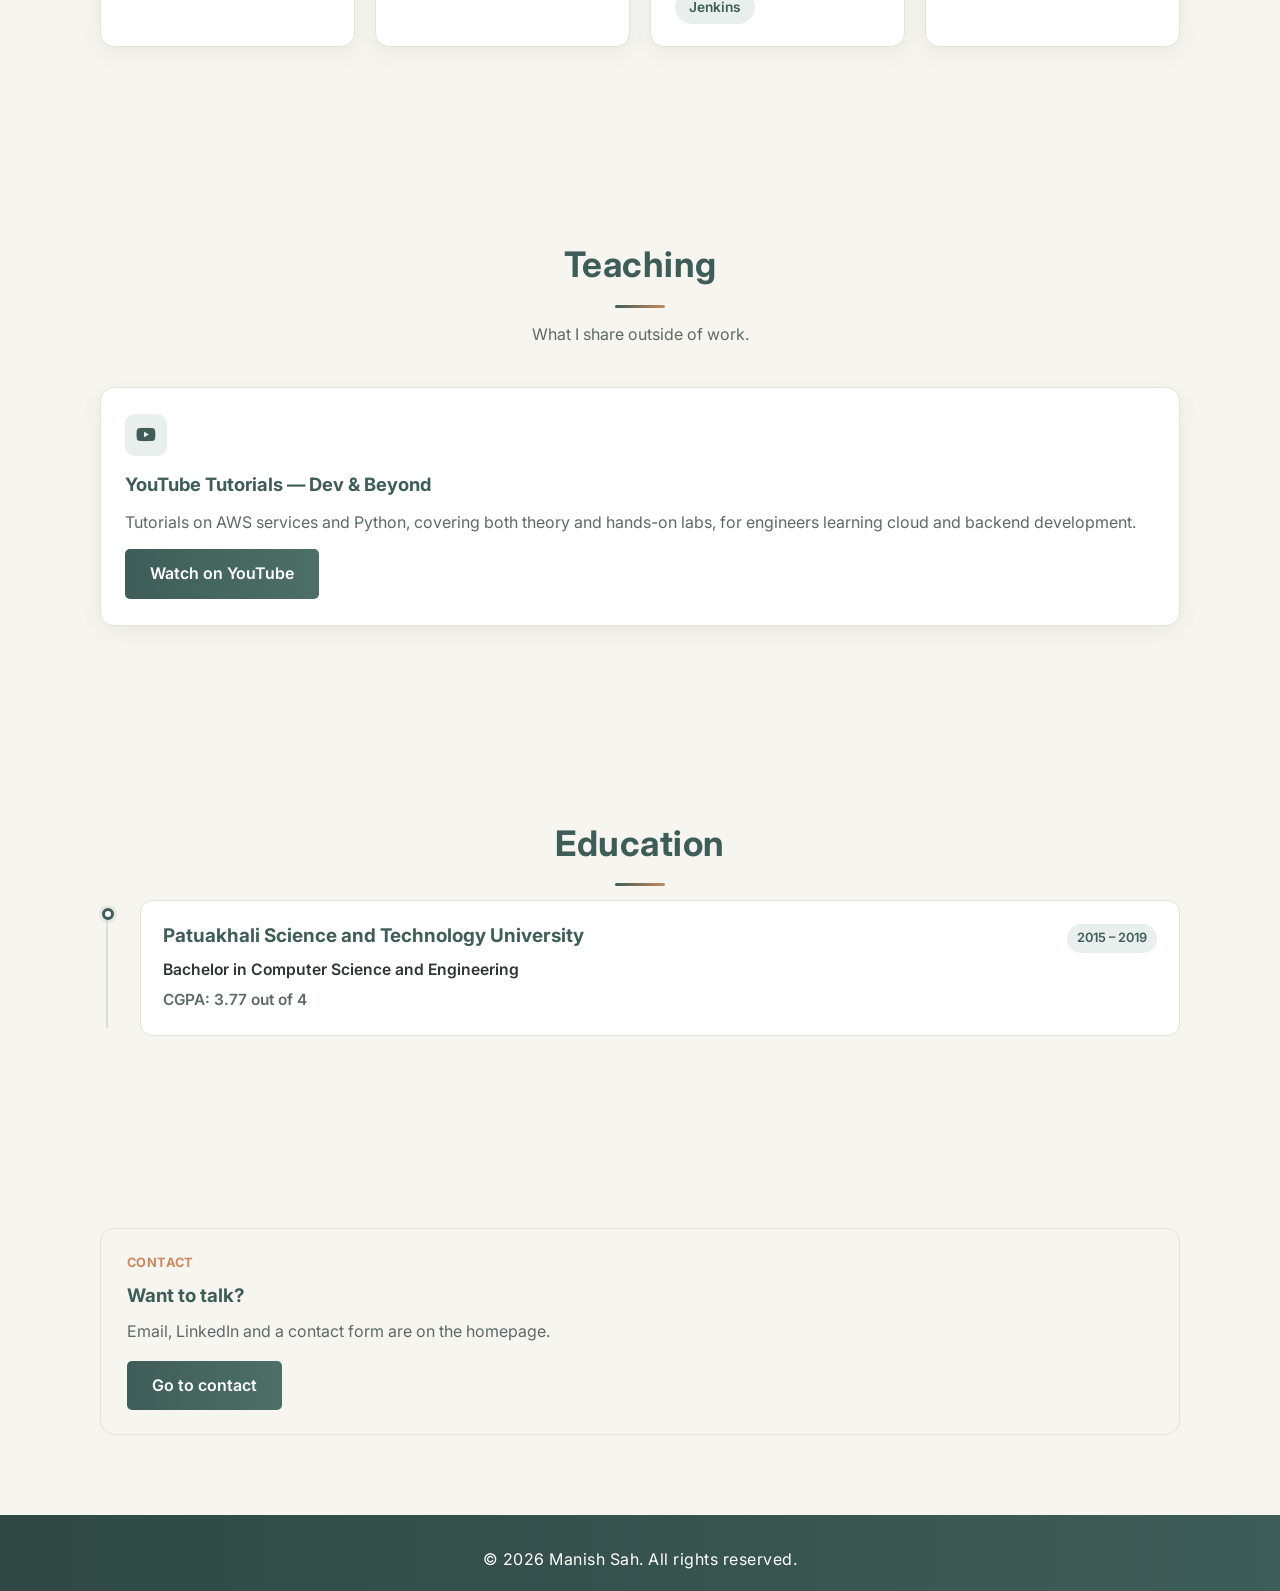
==== commit 86272ea0: "Keep KIPIO work description language-agnostic Co-Authored-By: Claude Opus 5.5 <noreply@anthropic.com" ====
--- a/about.html
+++ b/about.html
@@ -58,12 +58,12 @@
               </div>
               <p class="timeline-role">Founding Product Engineer</p>
               <ul class="experience-bullets">
-                <li>Built KIPIO's endpoint data loss prevention (DLP) agent in Rust as primary author, protecting sensitive data in employees' use of AI tools; owned it end to end, from architecture and desktop integration to packaging, installer and CI.</li>
-                <li>Ported the cloud policy engine from Python to Go as a standalone service, which evaluates activity against admin-defined policies in real time.</li>
+                <li>Built KIPIO's endpoint data loss prevention (DLP) agent as primary author, protecting sensitive data in employees' use of AI tools; owned it end to end, from architecture and desktop integration to packaging, installer and CI.</li>
+                <li>Rebuilt the cloud policy engine as a standalone service, which evaluates activity against admin-defined policies in real time.</li>
                 <li>Set up GCP infrastructure (GKE, Cloud Storage, Pub/Sub) with Terraform, plus deployment pipelines for these services.</li>
                 <li>Delivered both systems in previously unfamiliar languages by working AI-first. Set the coding conventions AI agents follow on the team, and kept quality high with TDD, strict lint gates and review on every PR.</li>
               </ul>
-              <p class="experience-tech">Rust, Go, GCP (GKE, Cloud Storage, Pub/Sub), Terraform, GitHub Actions</p>
+              <p class="experience-tech">GCP (GKE, Cloud Storage, Pub/Sub), Terraform, GitHub Actions</p>
             </div>
           </article>
 
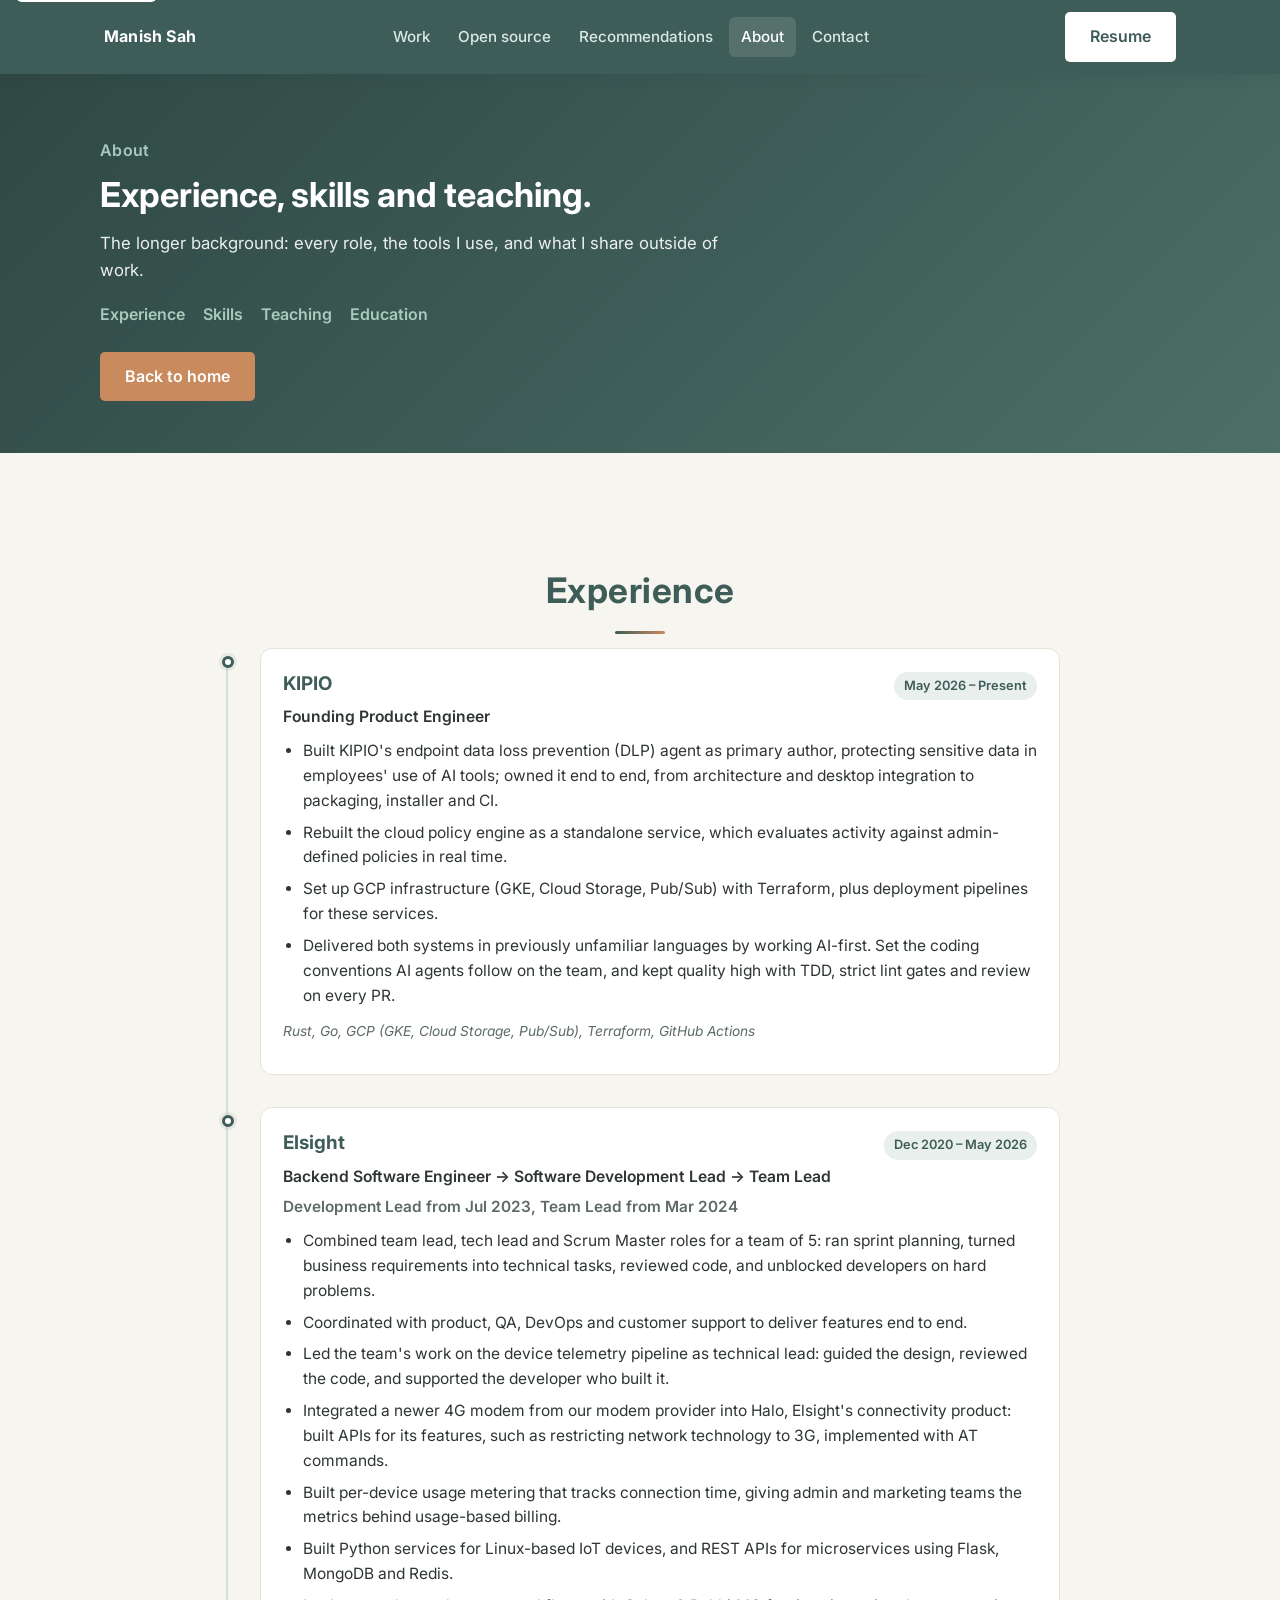
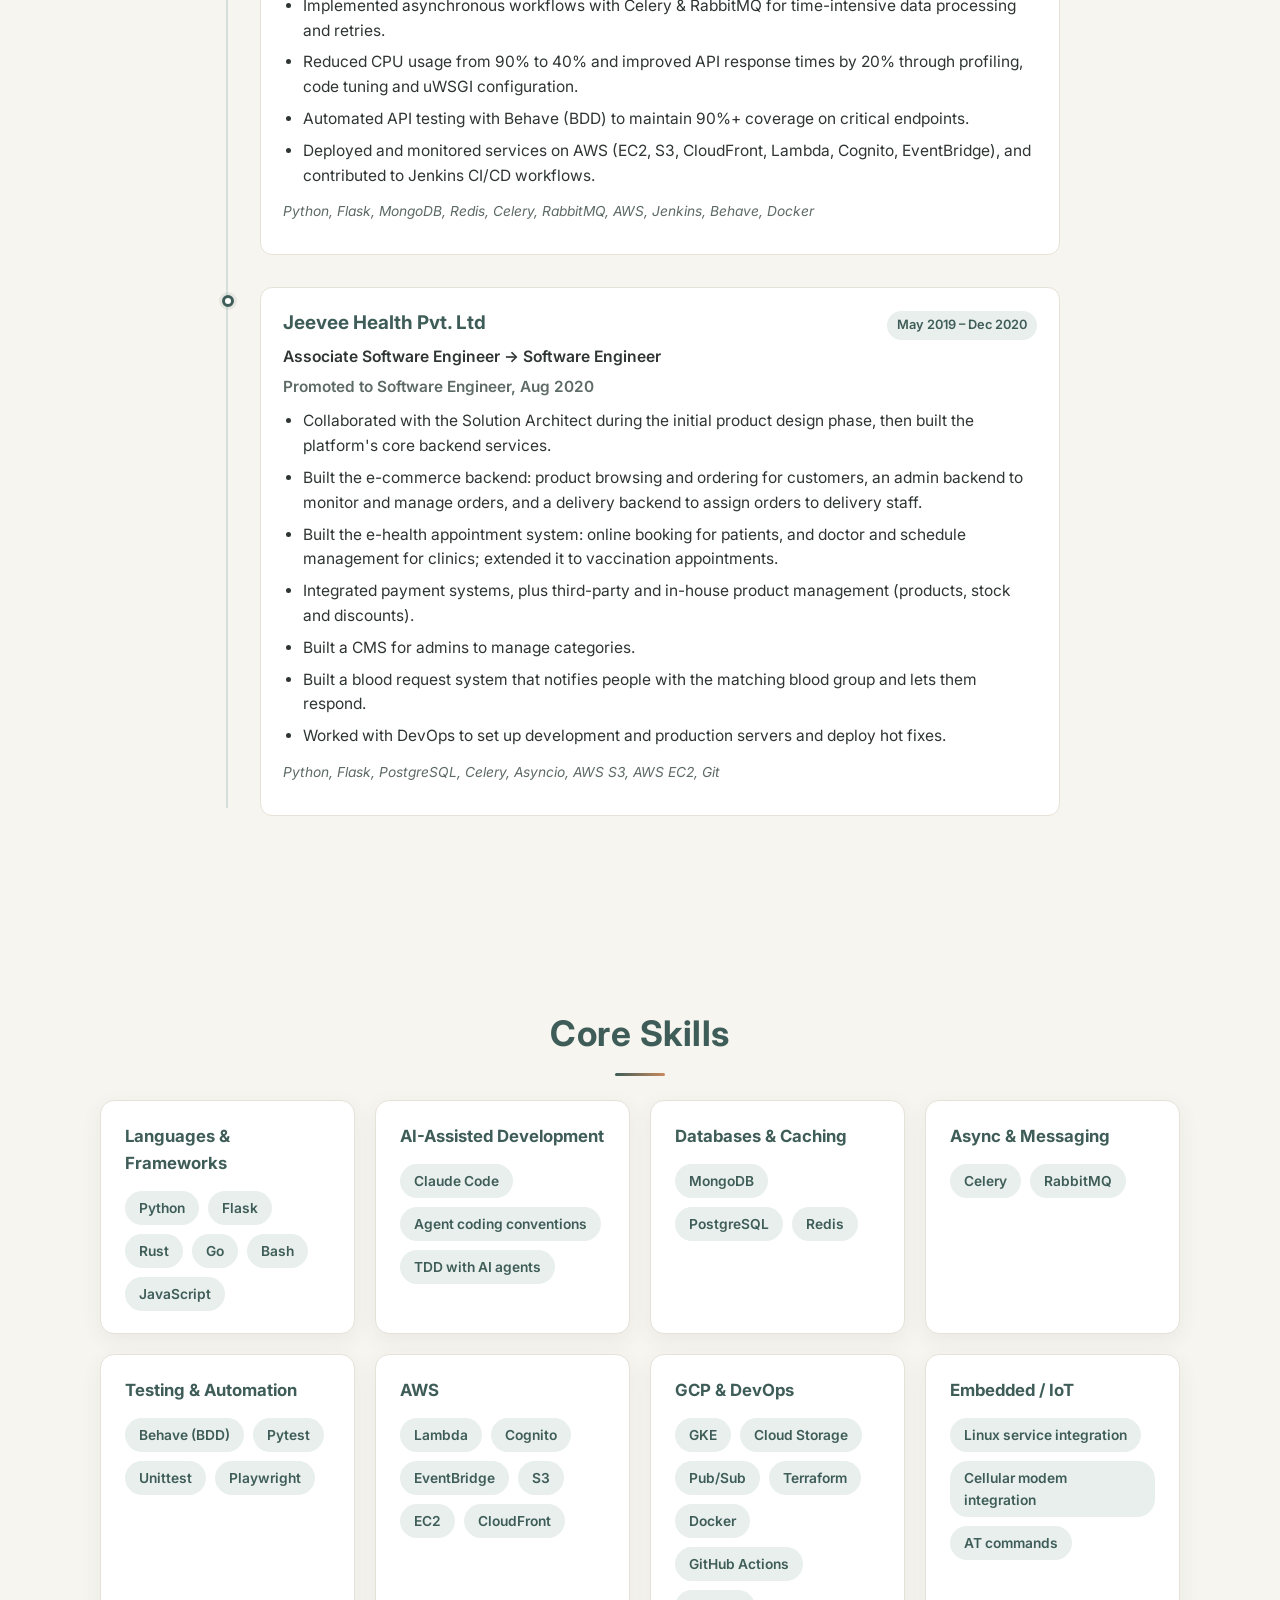
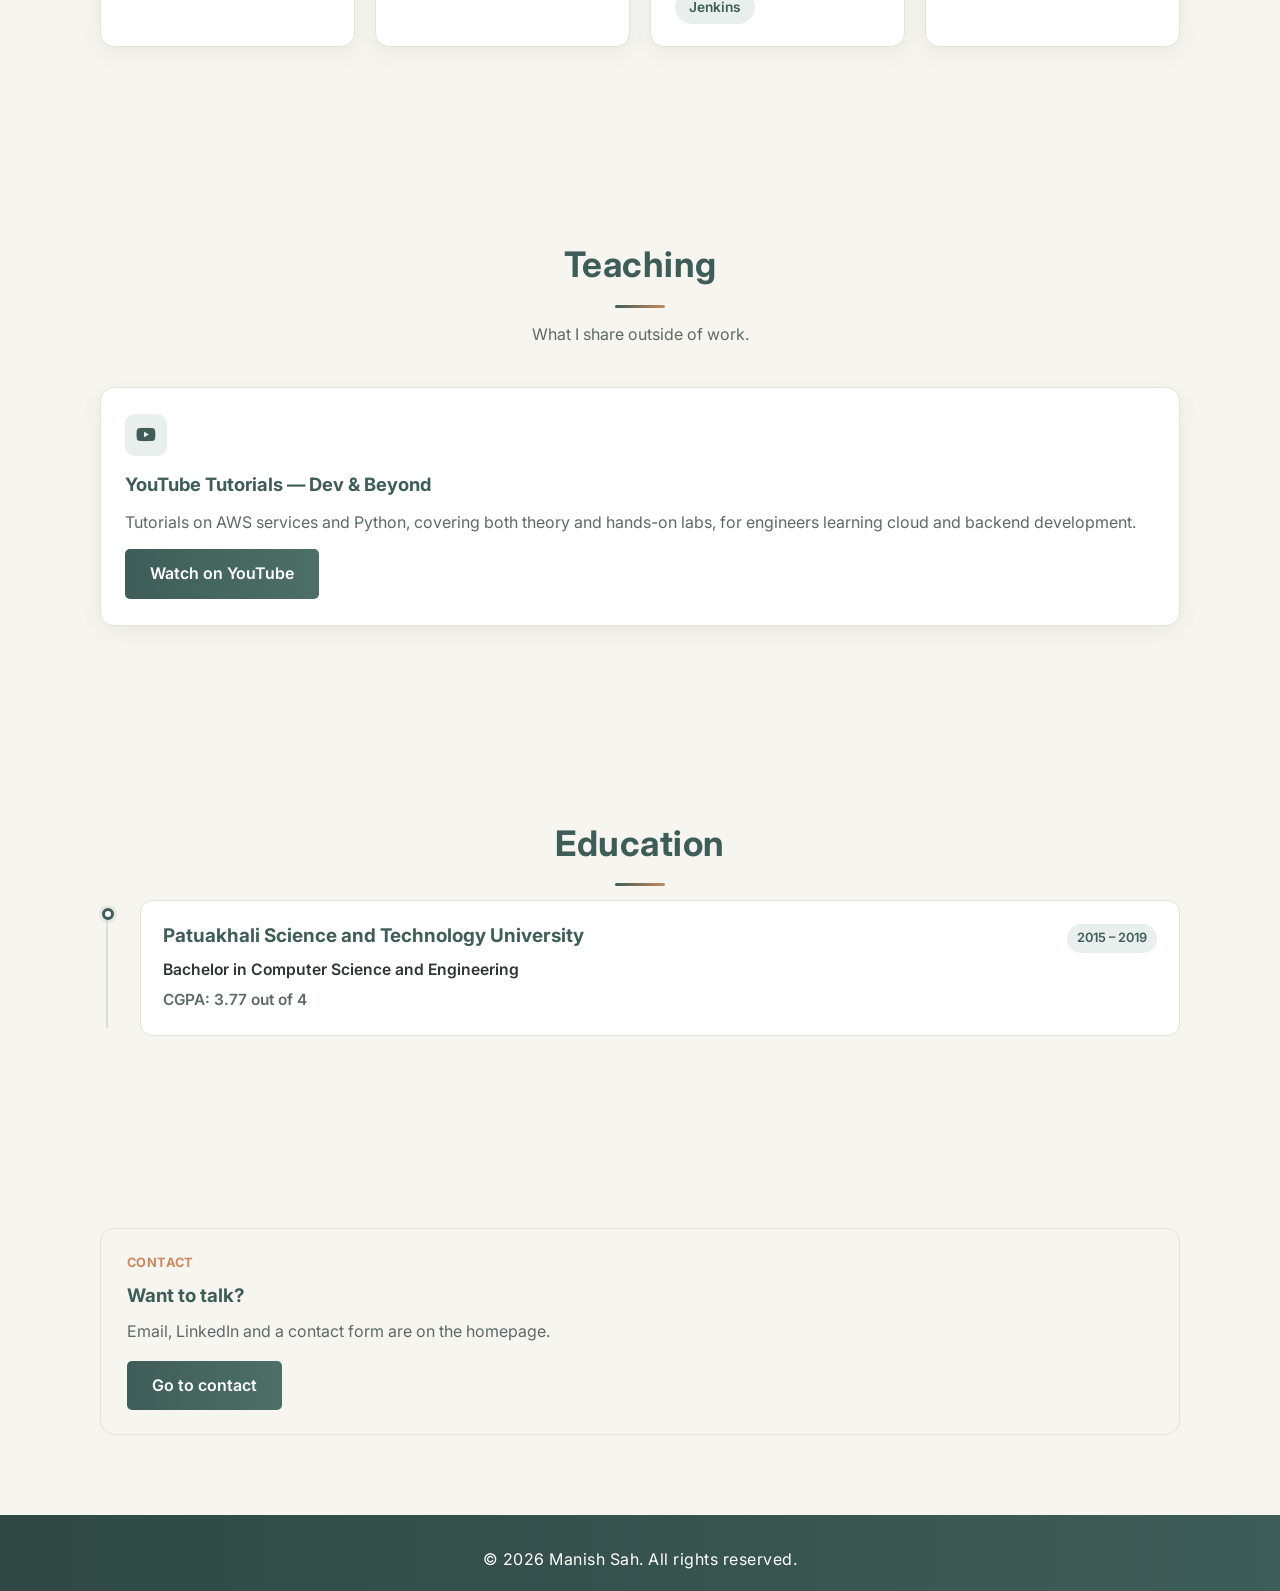
==== commit b928f88a: "Keep Rust and Go in KIPIO technologies line Co-Authored-By: Claude Opus 5.5 <noreply@anthropic.com>" ====
--- a/about.html
+++ b/about.html
@@ -63,7 +63,7 @@
                 <li>Set up GCP infrastructure (GKE, Cloud Storage, Pub/Sub) with Terraform, plus deployment pipelines for these services.</li>
                 <li>Delivered both systems in previously unfamiliar languages by working AI-first. Set the coding conventions AI agents follow on the team, and kept quality high with TDD, strict lint gates and review on every PR.</li>
               </ul>
-              <p class="experience-tech">GCP (GKE, Cloud Storage, Pub/Sub), Terraform, GitHub Actions</p>
+              <p class="experience-tech">Rust, Go, GCP (GKE, Cloud Storage, Pub/Sub), Terraform, GitHub Actions</p>
             </div>
           </article>
 
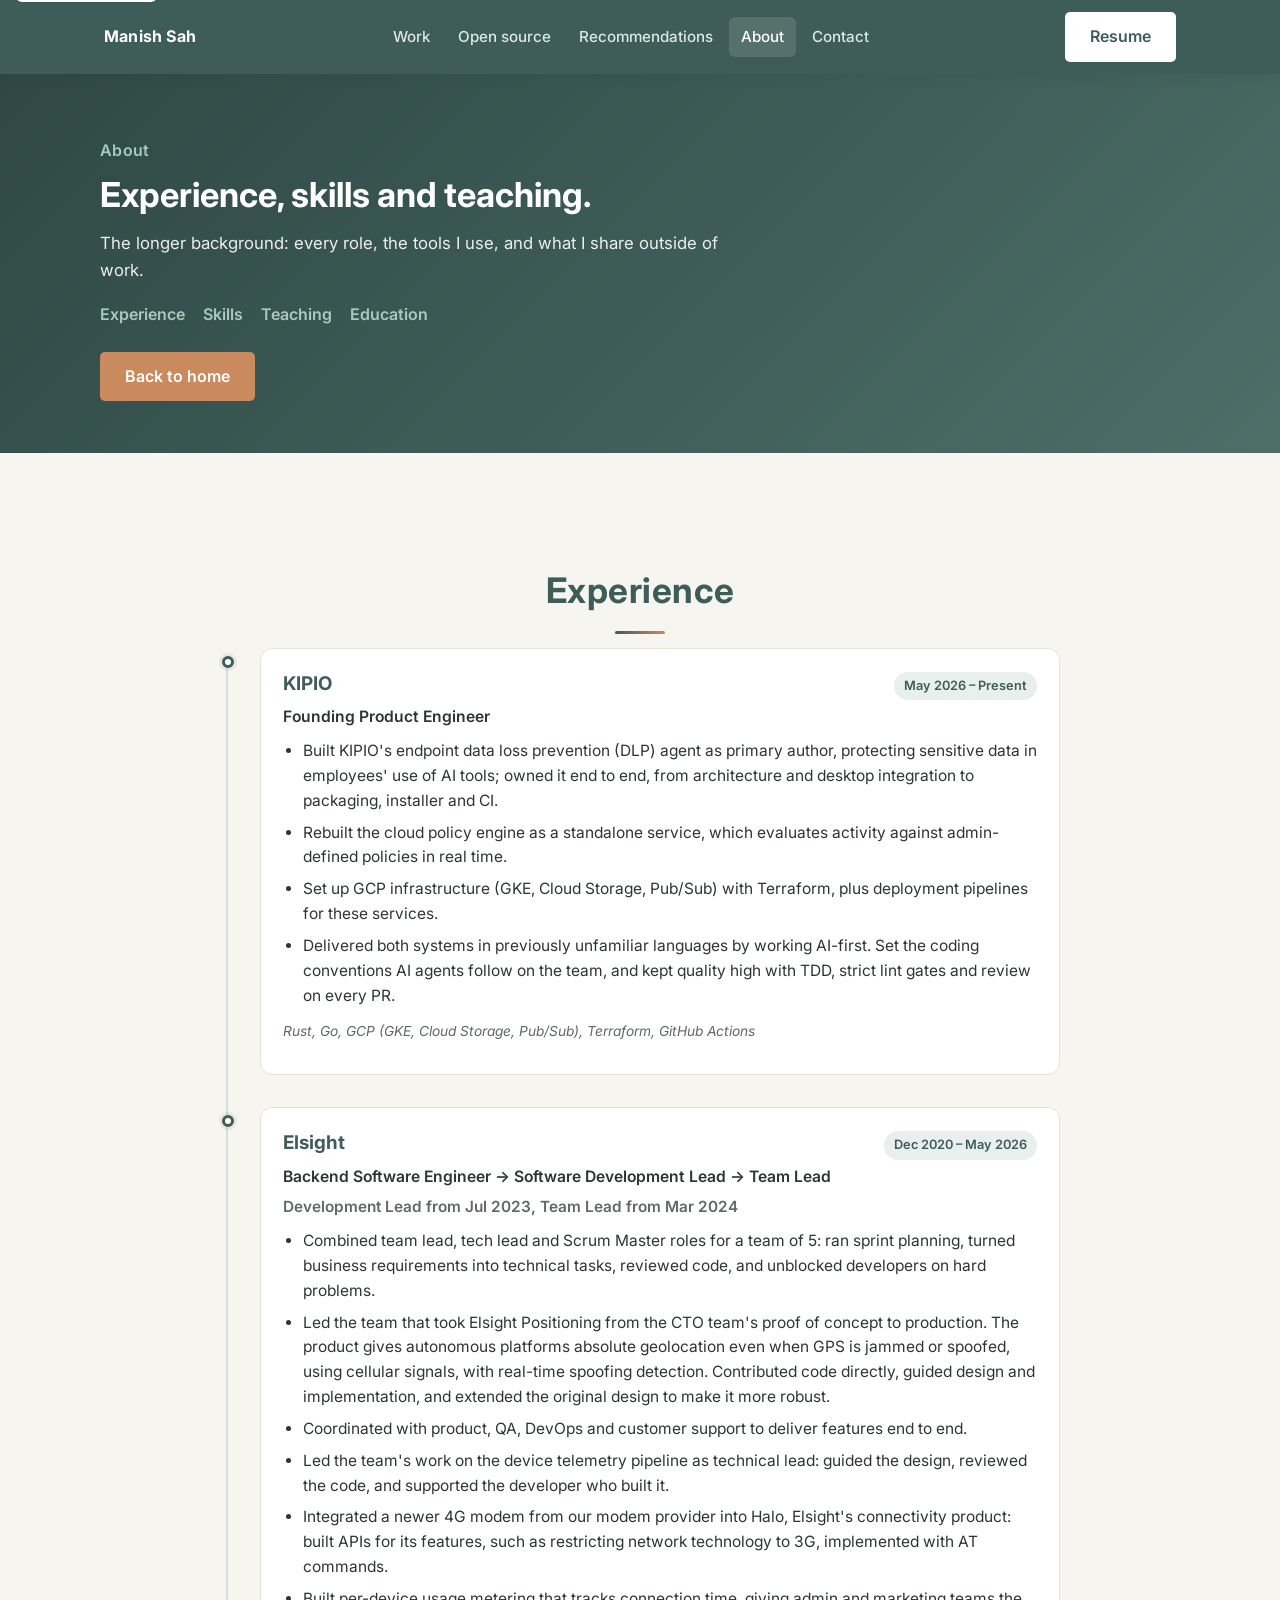
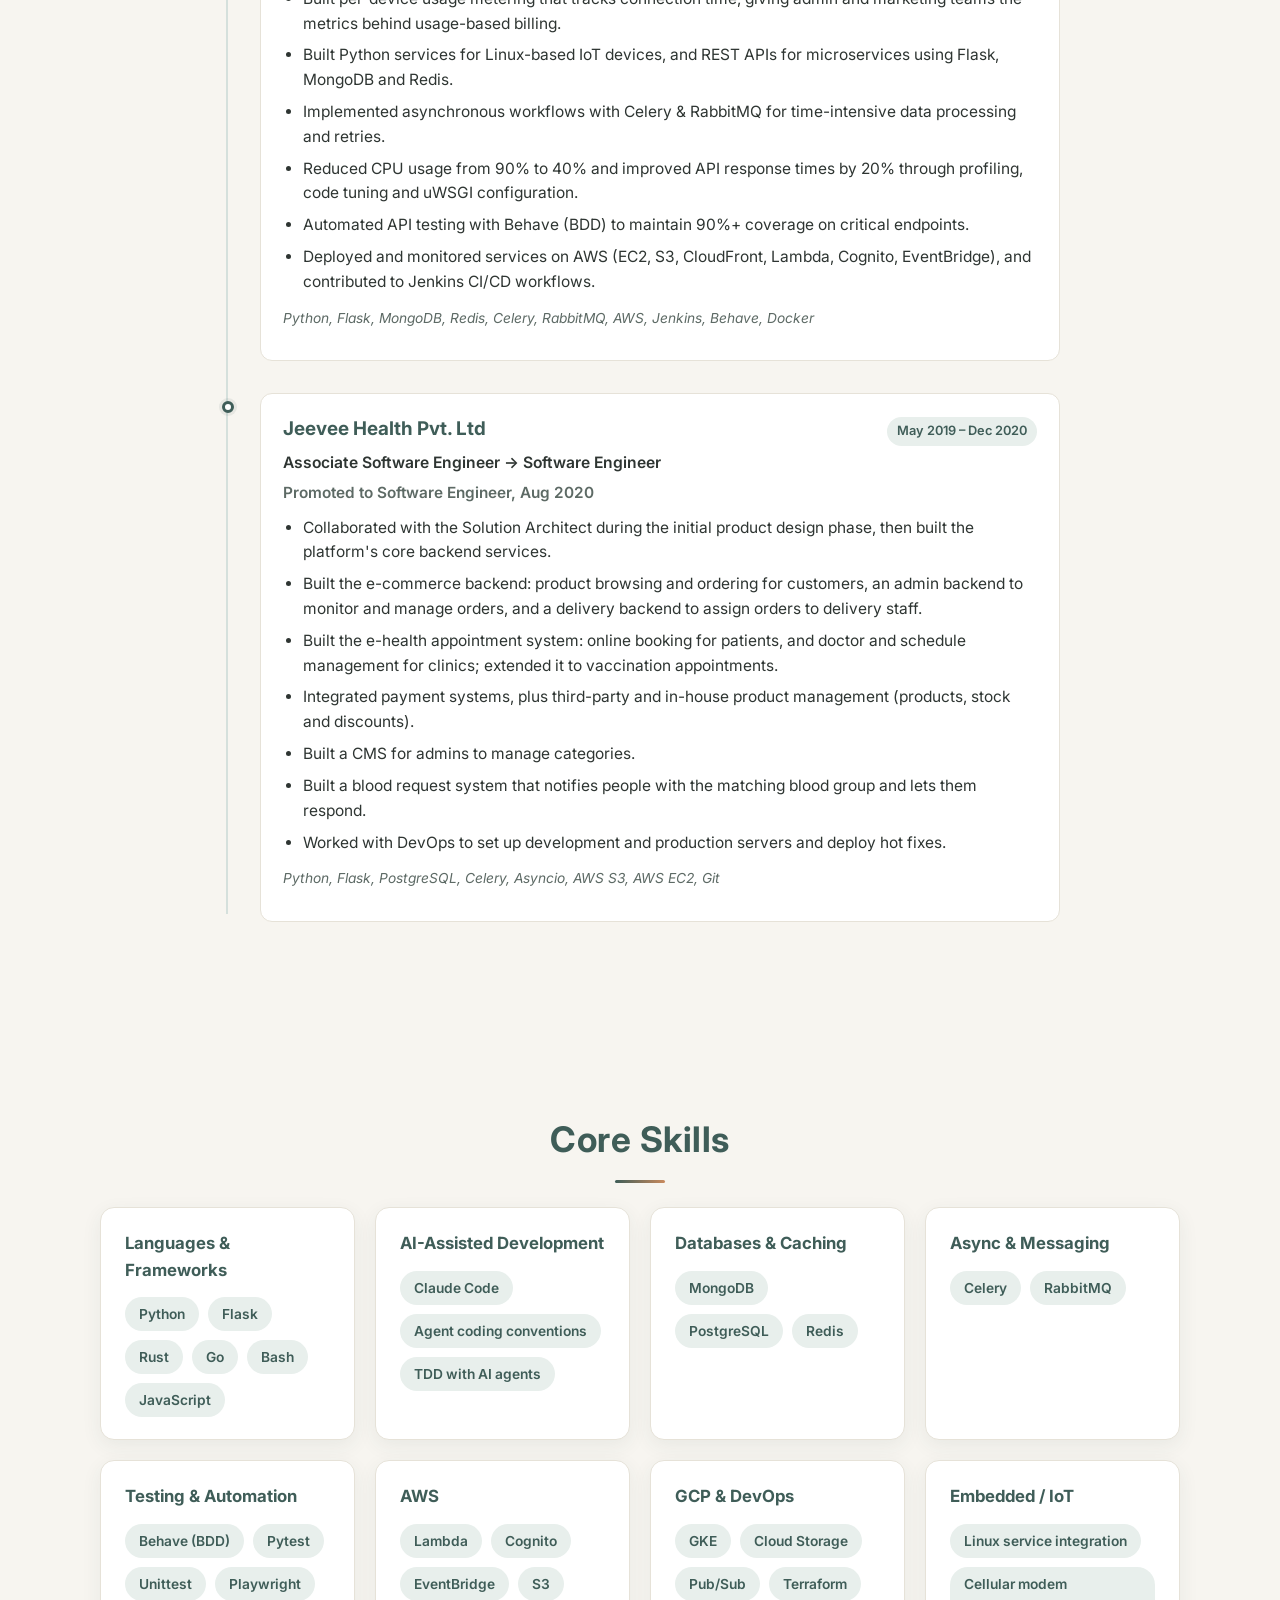
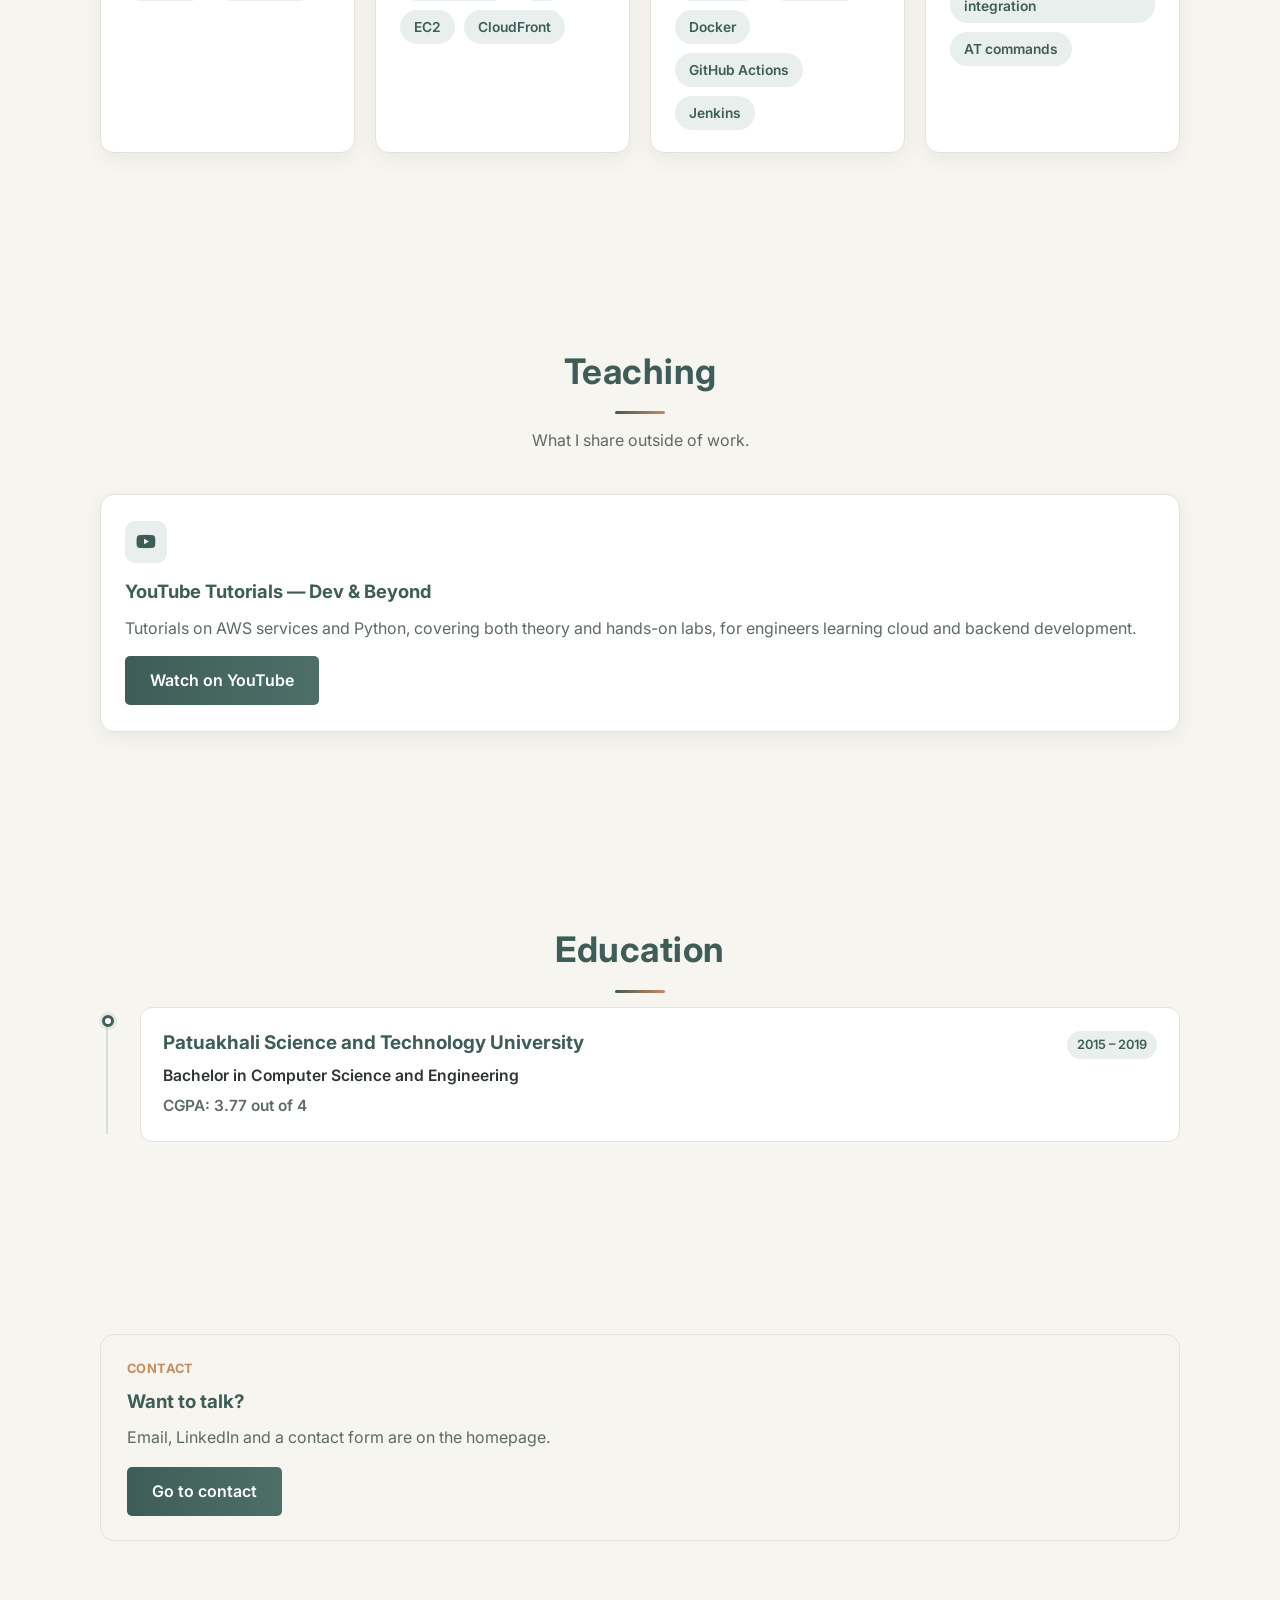
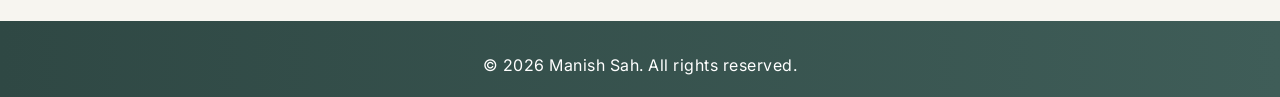
==== commit bd8df749: "Add Elsight Positioning to Elsight experience Co-Authored-By: Claude Opus 5.5 <noreply@anthropic.com" ====
--- a/about.html
+++ b/about.html
@@ -78,6 +78,7 @@
               <p class="experience-meta">Development Lead from Jul 2023, Team Lead from Mar 2024</p>
               <ul class="experience-bullets">
                 <li>Combined team lead, tech lead and Scrum Master roles for a team of 5: ran sprint planning, turned business requirements into technical tasks, reviewed code, and unblocked developers on hard problems.</li>
+                <li>Led the team that took Elsight Positioning from the CTO team's proof of concept to production. The product gives autonomous platforms absolute geolocation even when GPS is jammed or spoofed, using cellular signals, with real-time spoofing detection. Contributed code directly, guided design and implementation, and extended the original design to make it more robust.</li>
                 <li>Coordinated with product, QA, DevOps and customer support to deliver features end to end.</li>
                 <li>Led the team's work on the device telemetry pipeline as technical lead: guided the design, reviewed the code, and supported the developer who built it.</li>
                 <li>Integrated a newer 4G modem from our modem provider into Halo, Elsight's connectivity product: built APIs for its features, such as restricting network technology to 3G, implemented with AT commands.</li>
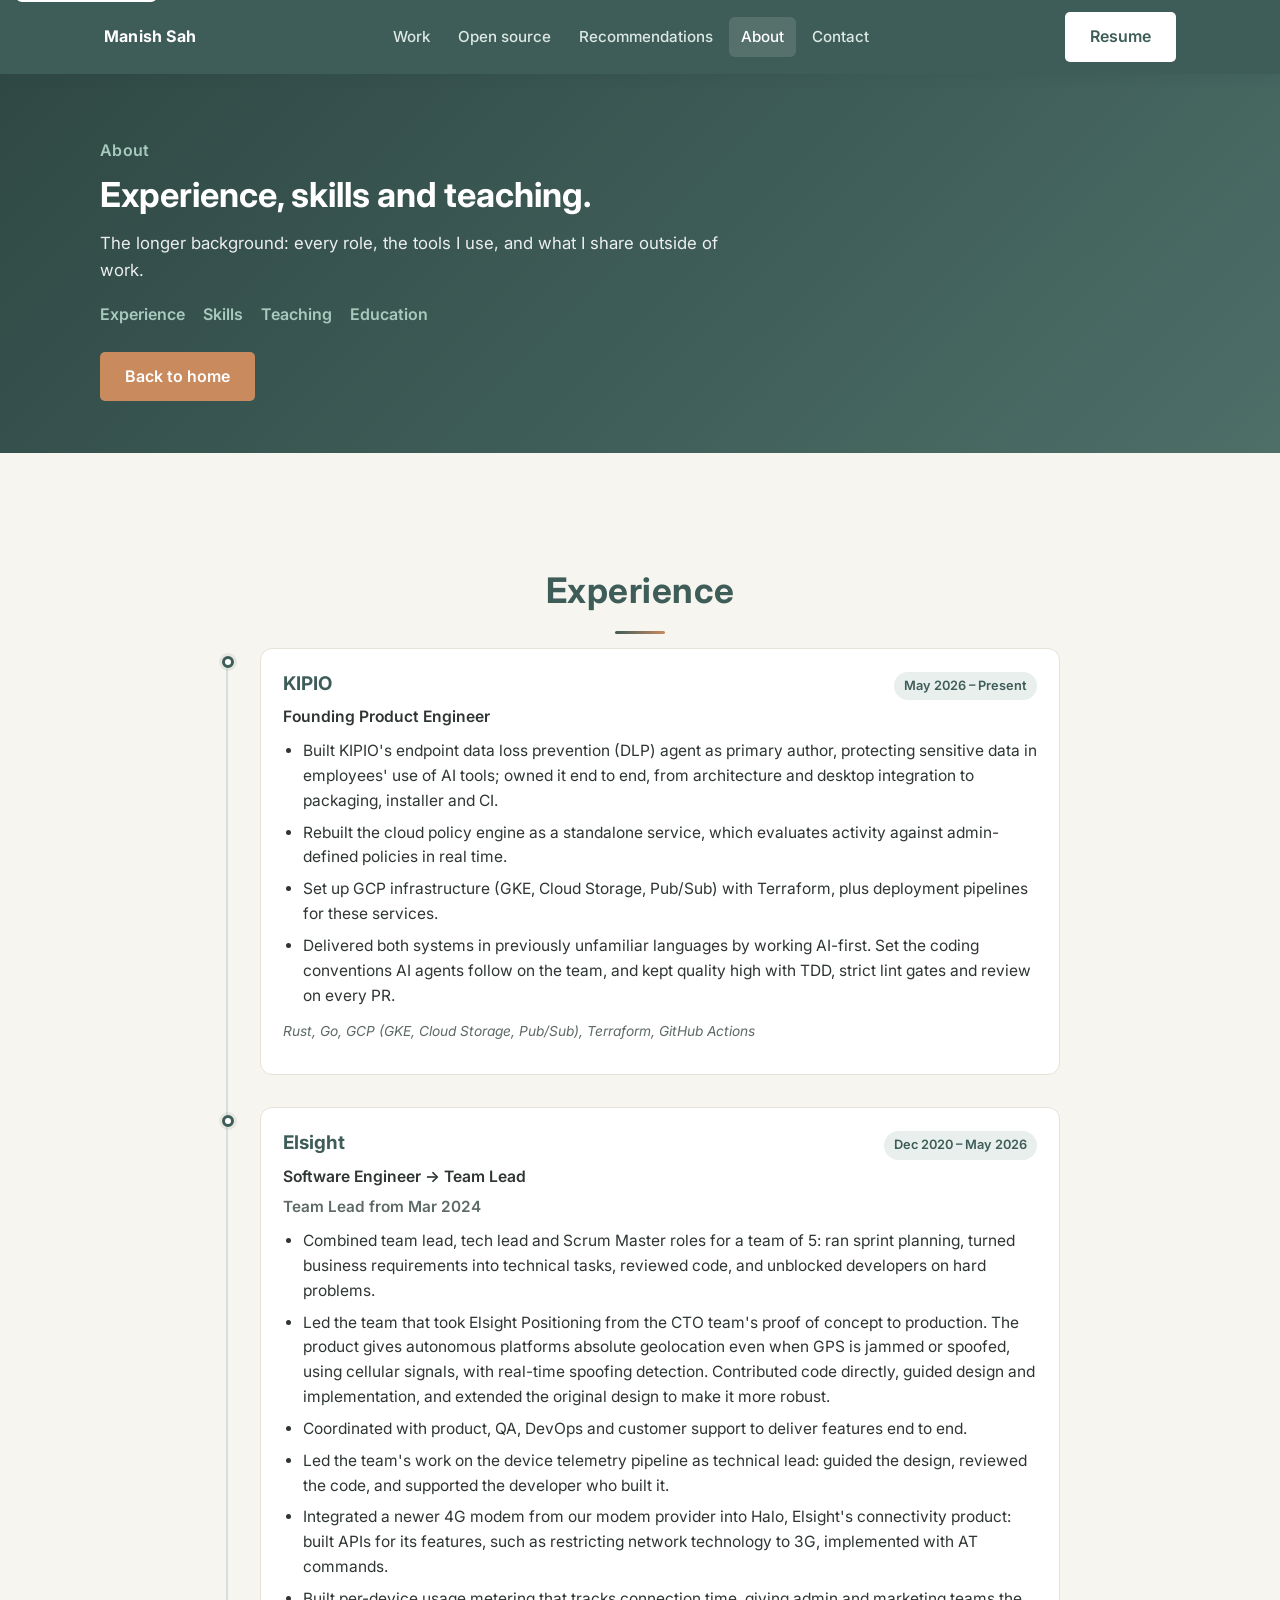
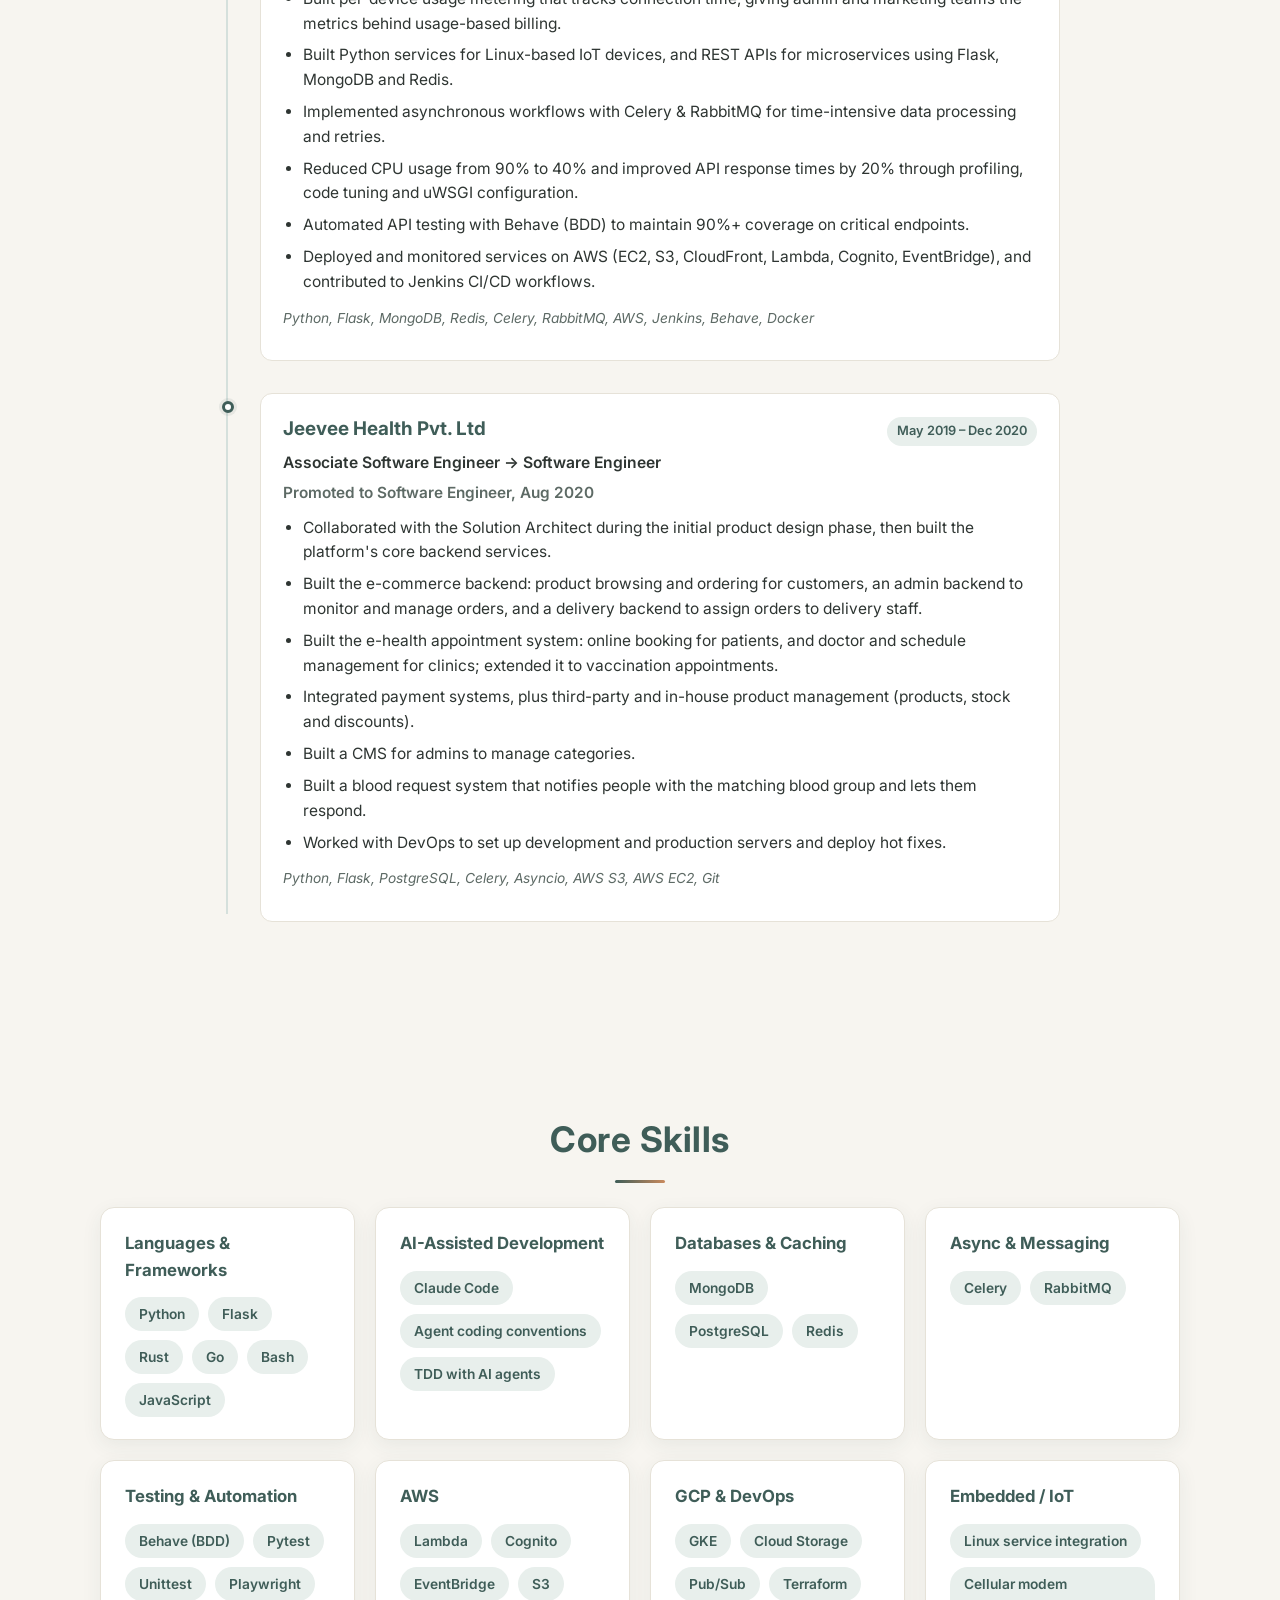
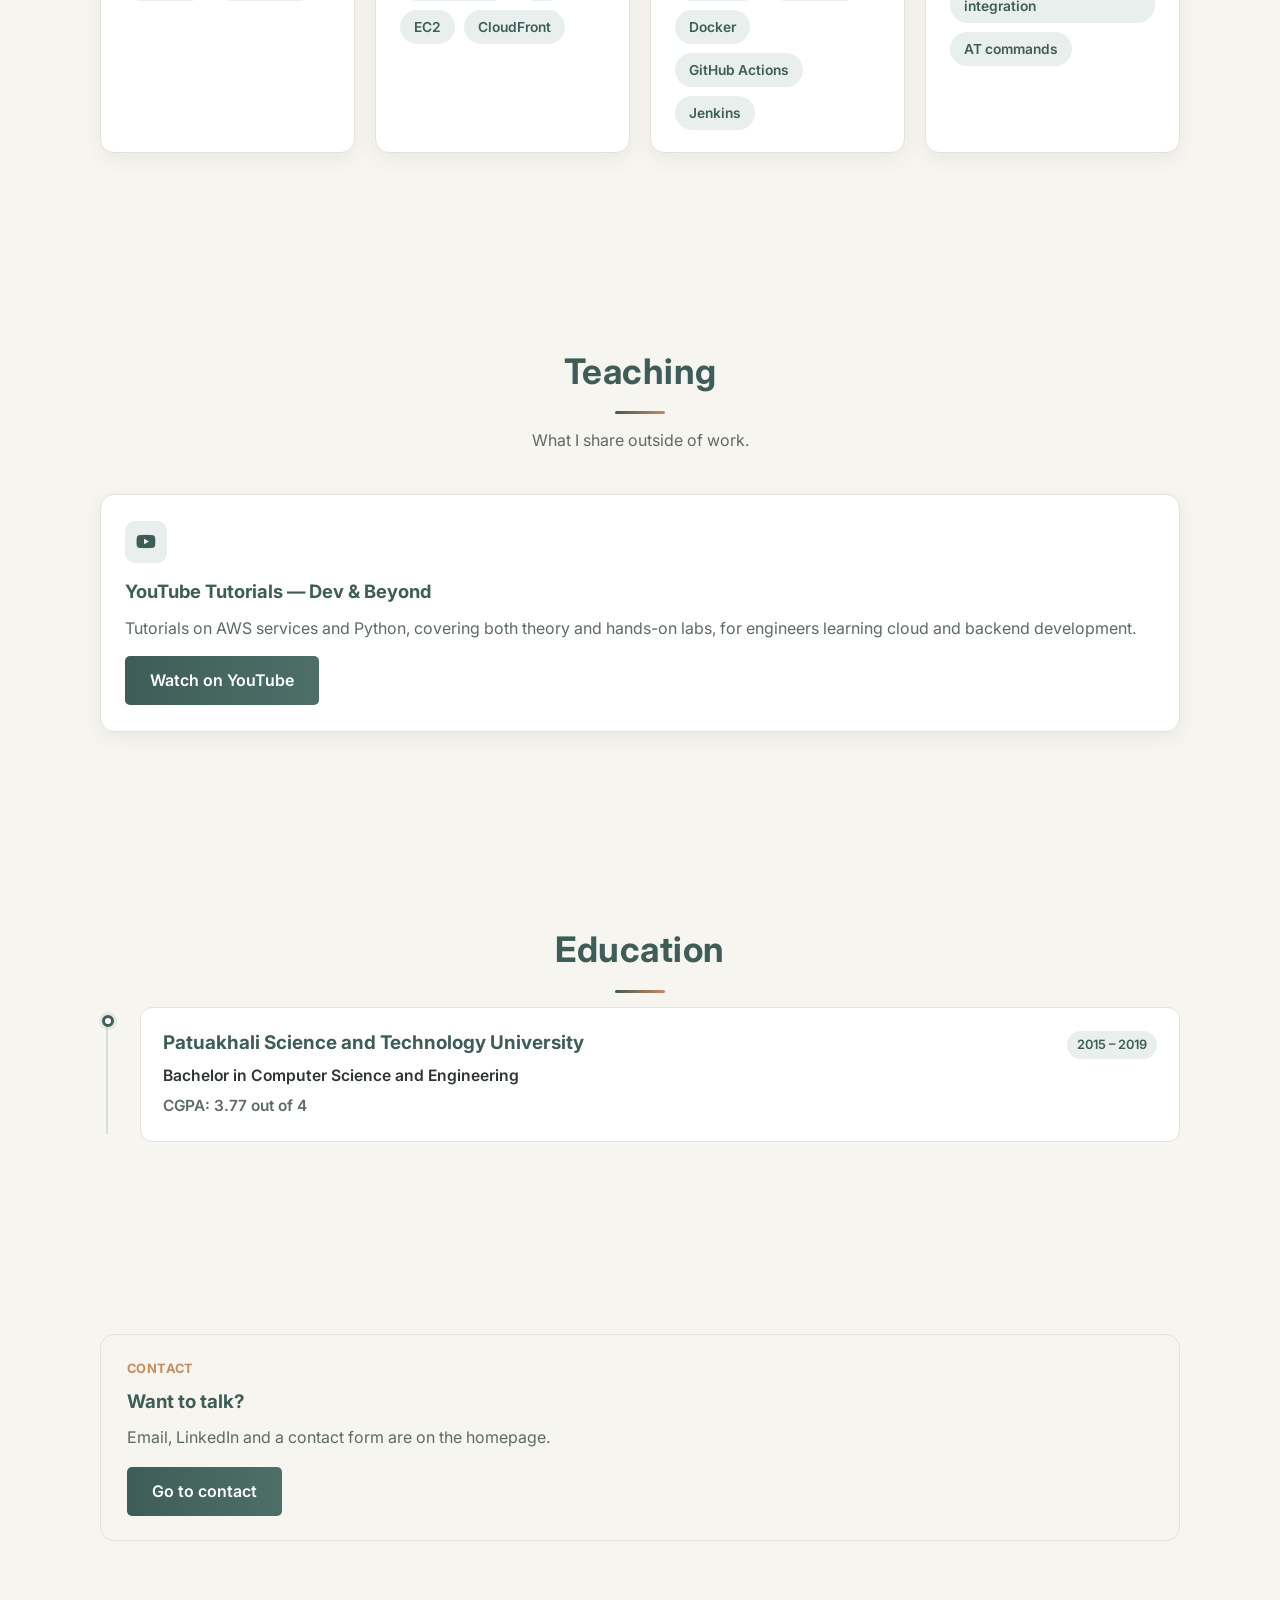
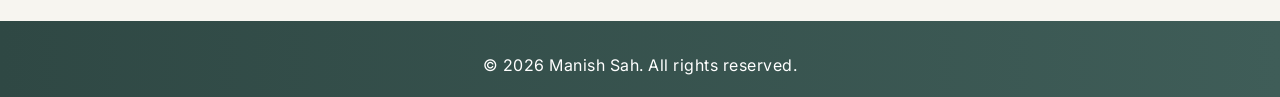
==== commit dc0216e8: "Match Elsight titles to official employment letters Co-Authored-By: Claude Opus 5.5 <noreply@anthrop" ====
--- a/about.html
+++ b/about.html
@@ -74,8 +74,8 @@
                 <h3>Elsight</h3>
                 <span class="experience-dates">Dec 2020 – May 2026</span>
               </div>
-              <p class="timeline-role">Backend Software Engineer → Software Development Lead → Team Lead</p>
-              <p class="experience-meta">Development Lead from Jul 2023, Team Lead from Mar 2024</p>
+              <p class="timeline-role">Software Engineer → Team Lead</p>
+              <p class="experience-meta">Team Lead from Mar 2024</p>
               <ul class="experience-bullets">
                 <li>Combined team lead, tech lead and Scrum Master roles for a team of 5: ran sprint planning, turned business requirements into technical tasks, reviewed code, and unblocked developers on hard problems.</li>
                 <li>Led the team that took Elsight Positioning from the CTO team's proof of concept to production. The product gives autonomous platforms absolute geolocation even when GPS is jammed or spoofed, using cellular signals, with real-time spoofing detection. Contributed code directly, guided design and implementation, and extended the original design to make it more robust.</li>
